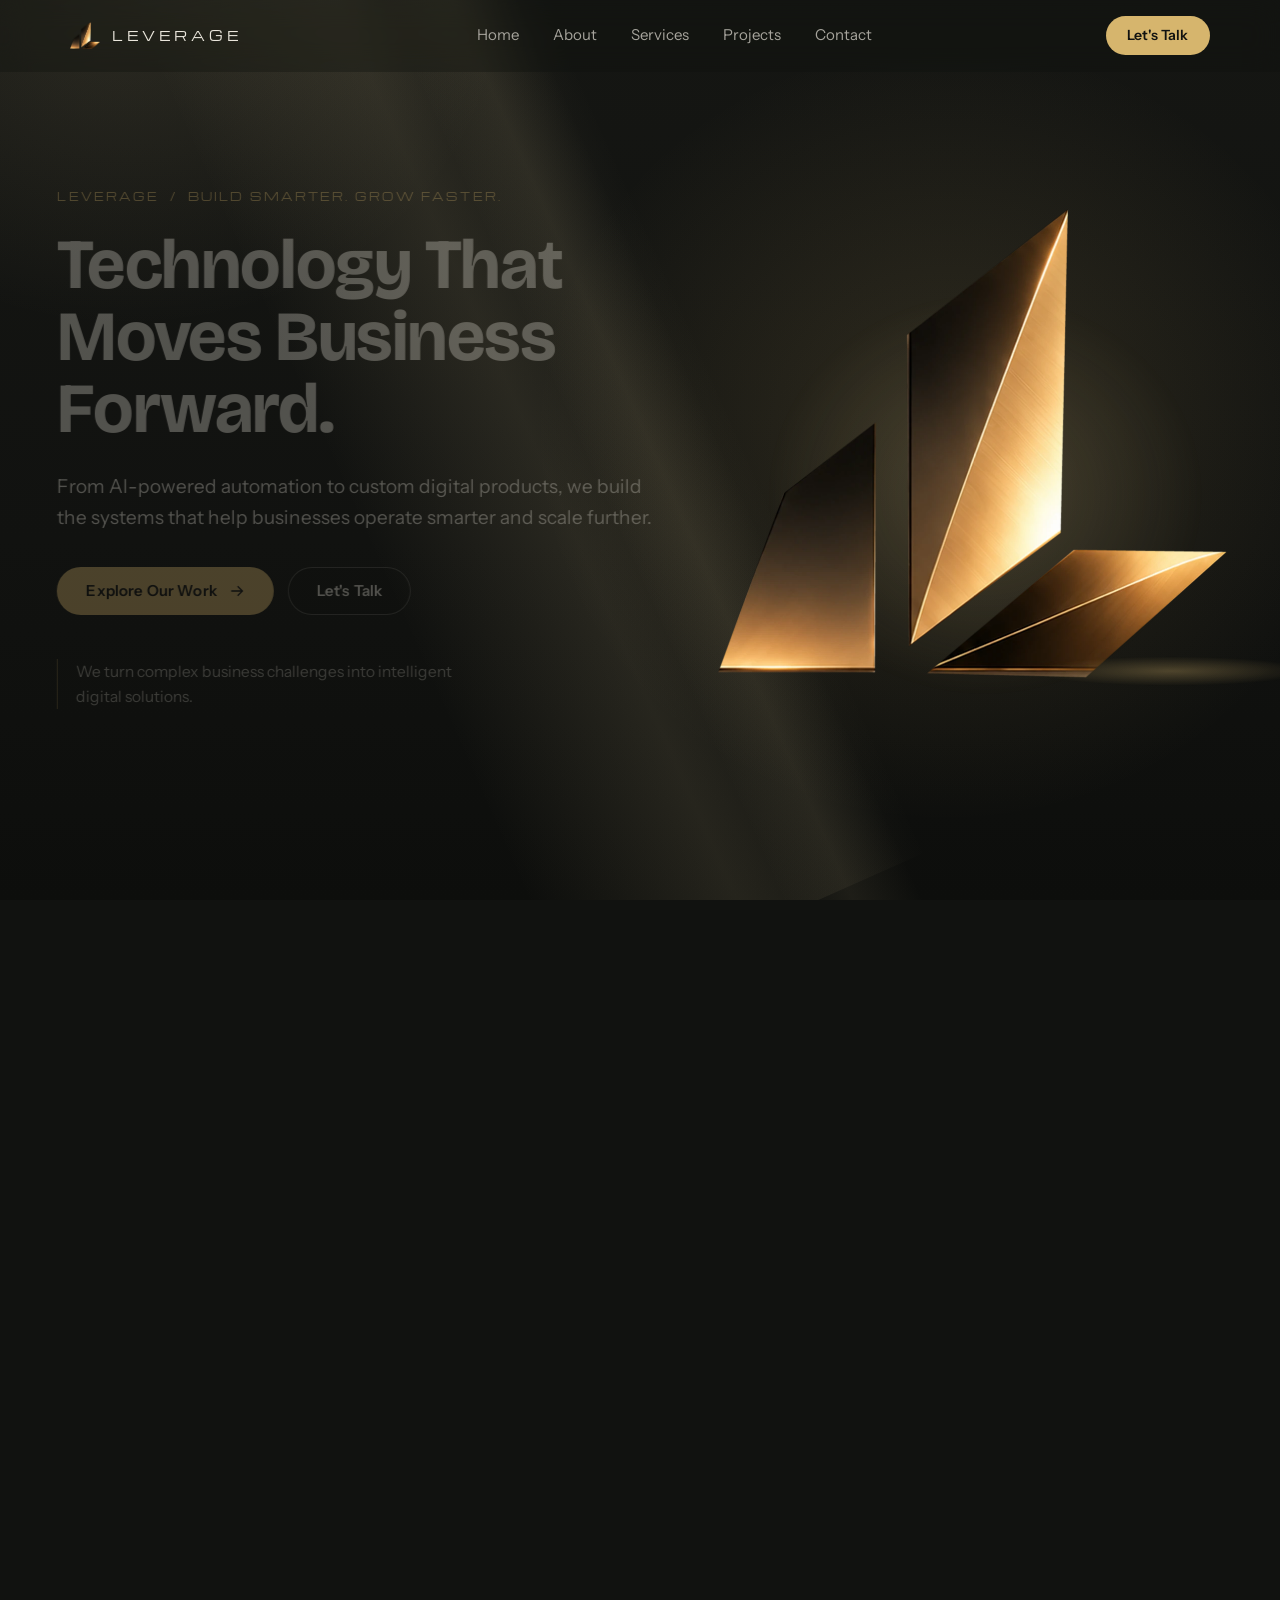
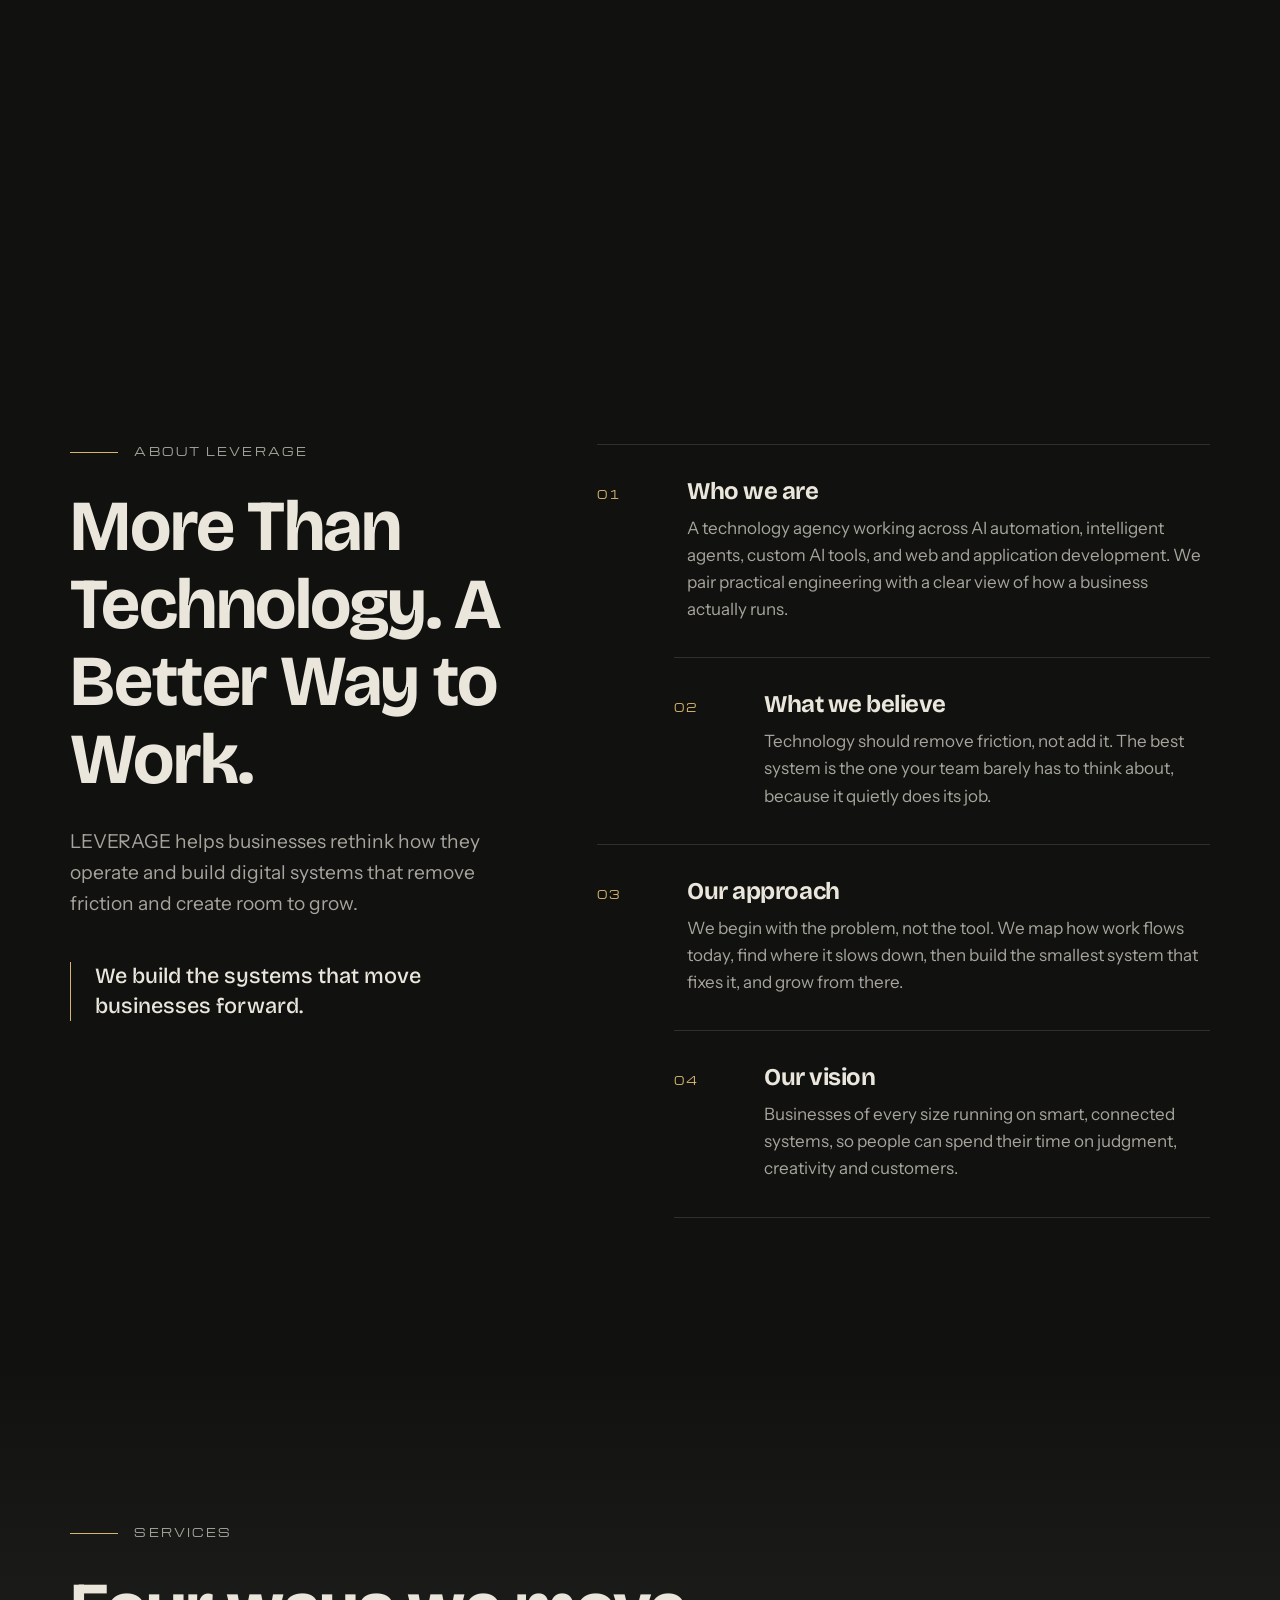
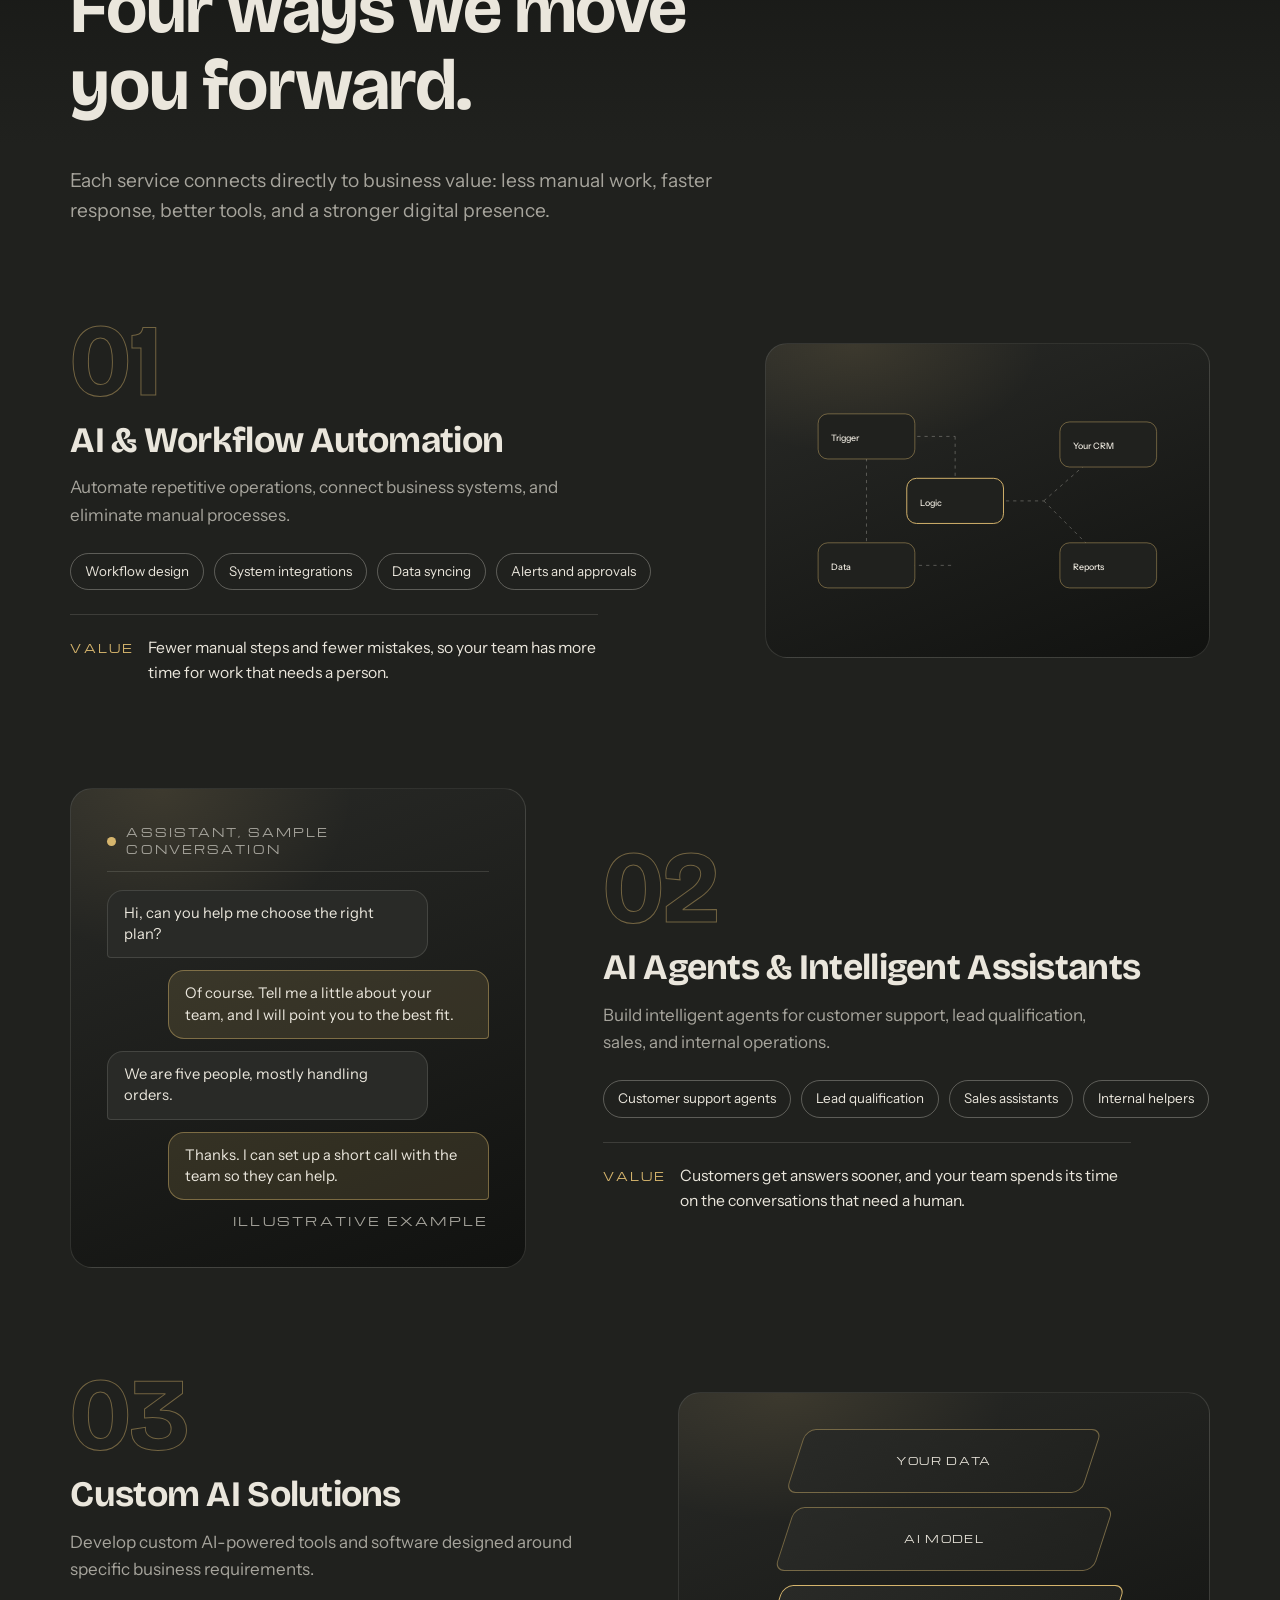
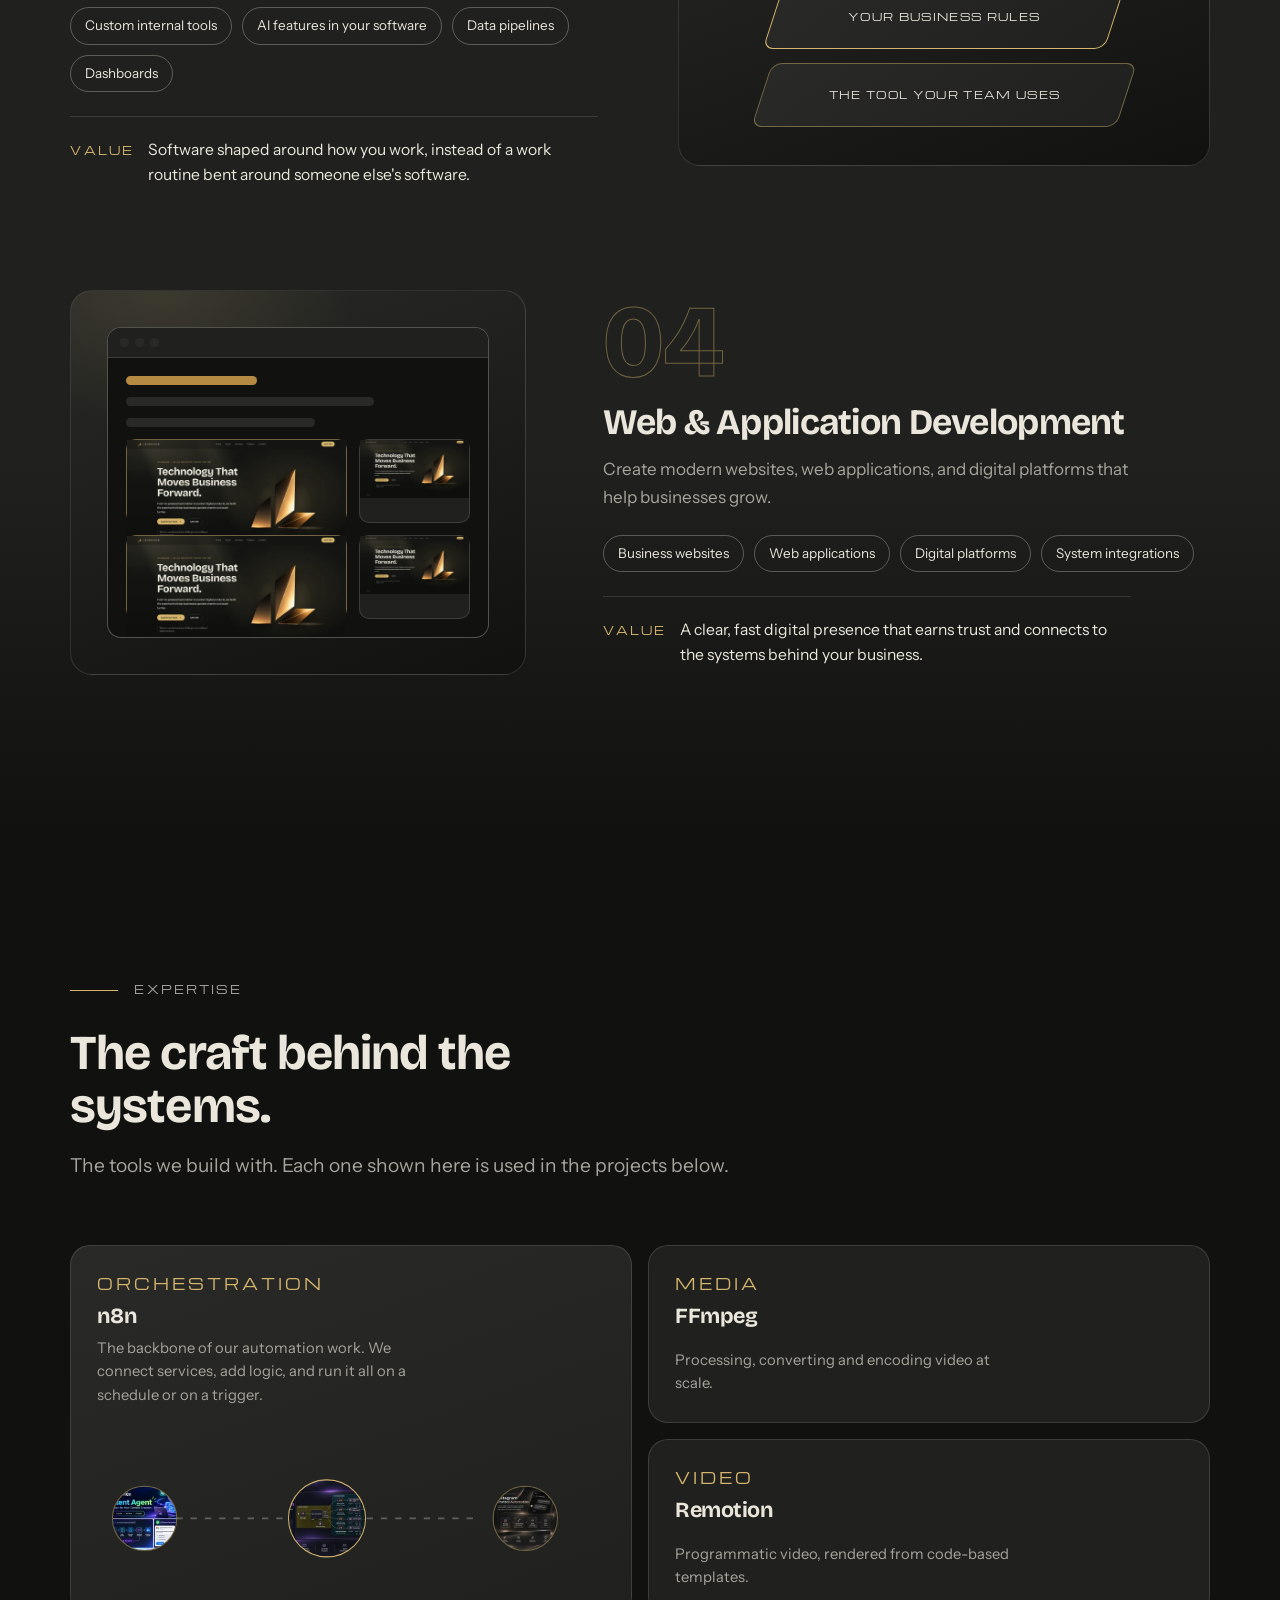
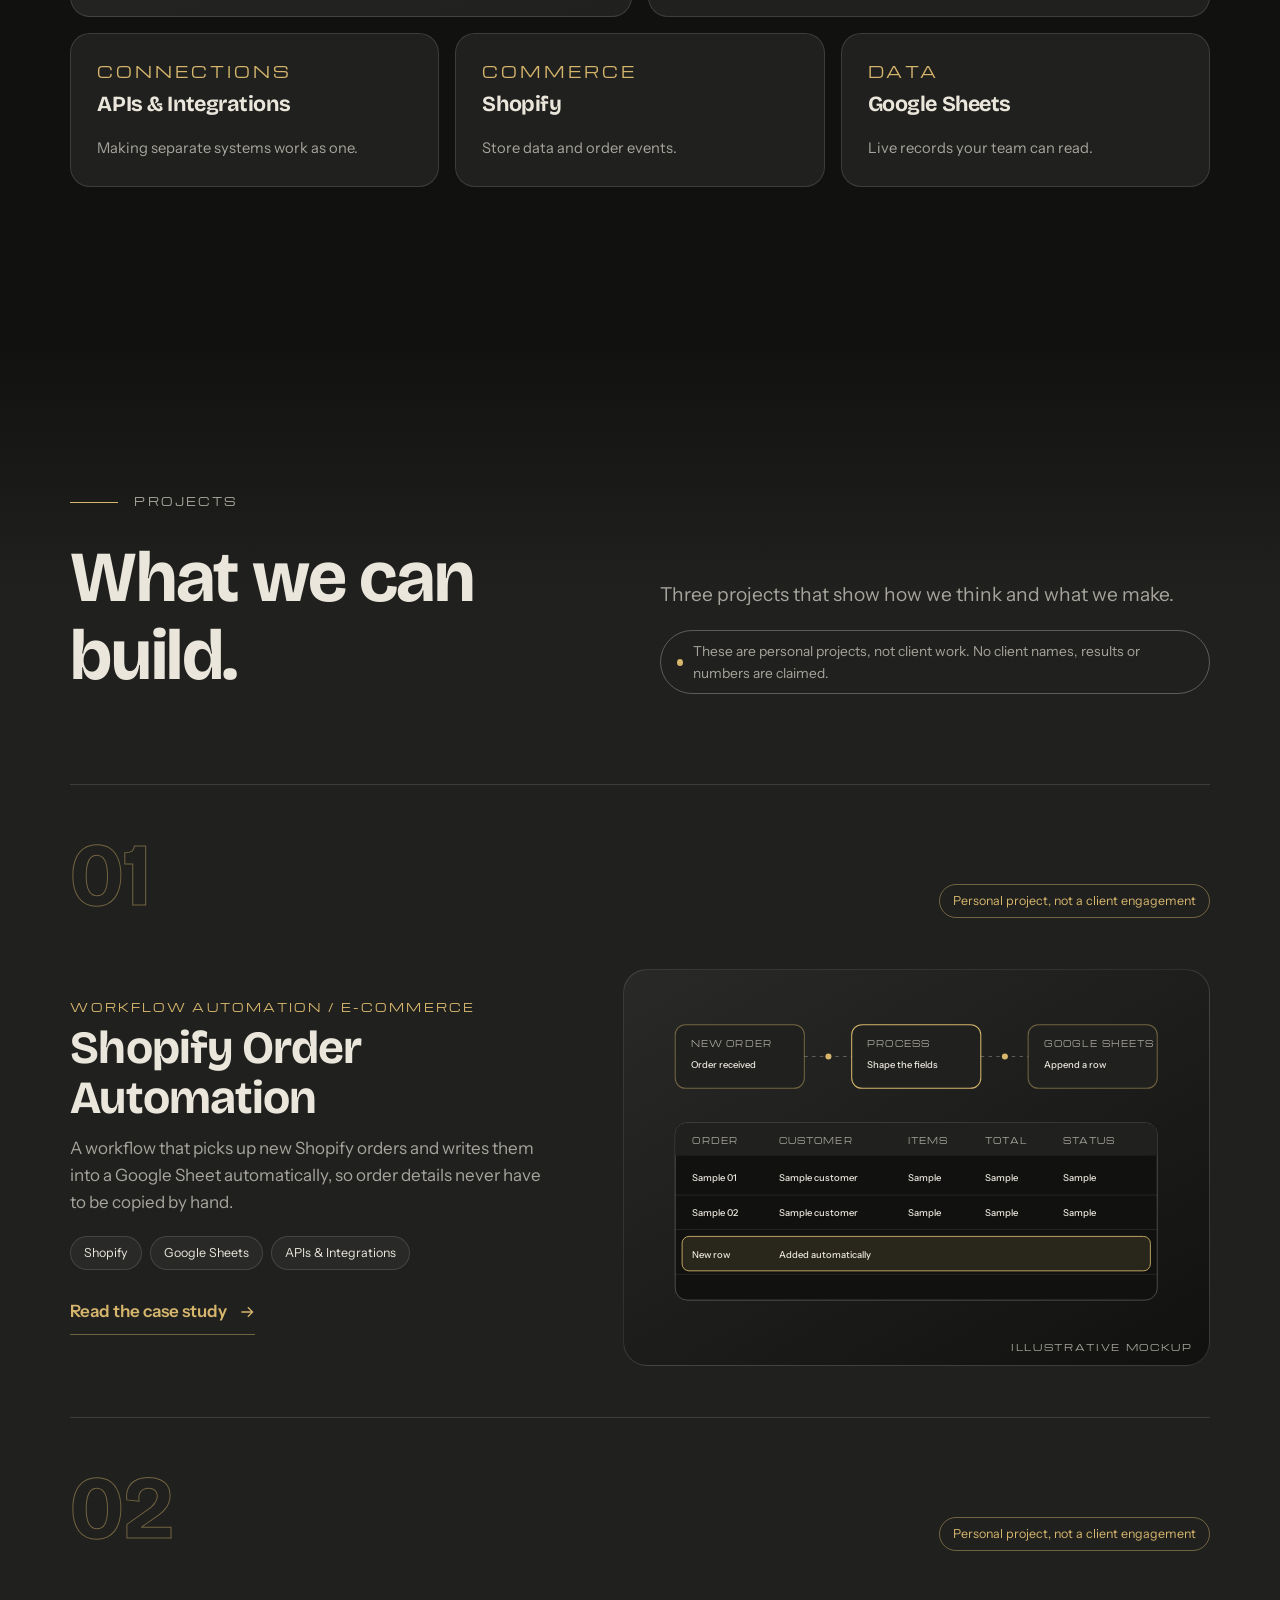
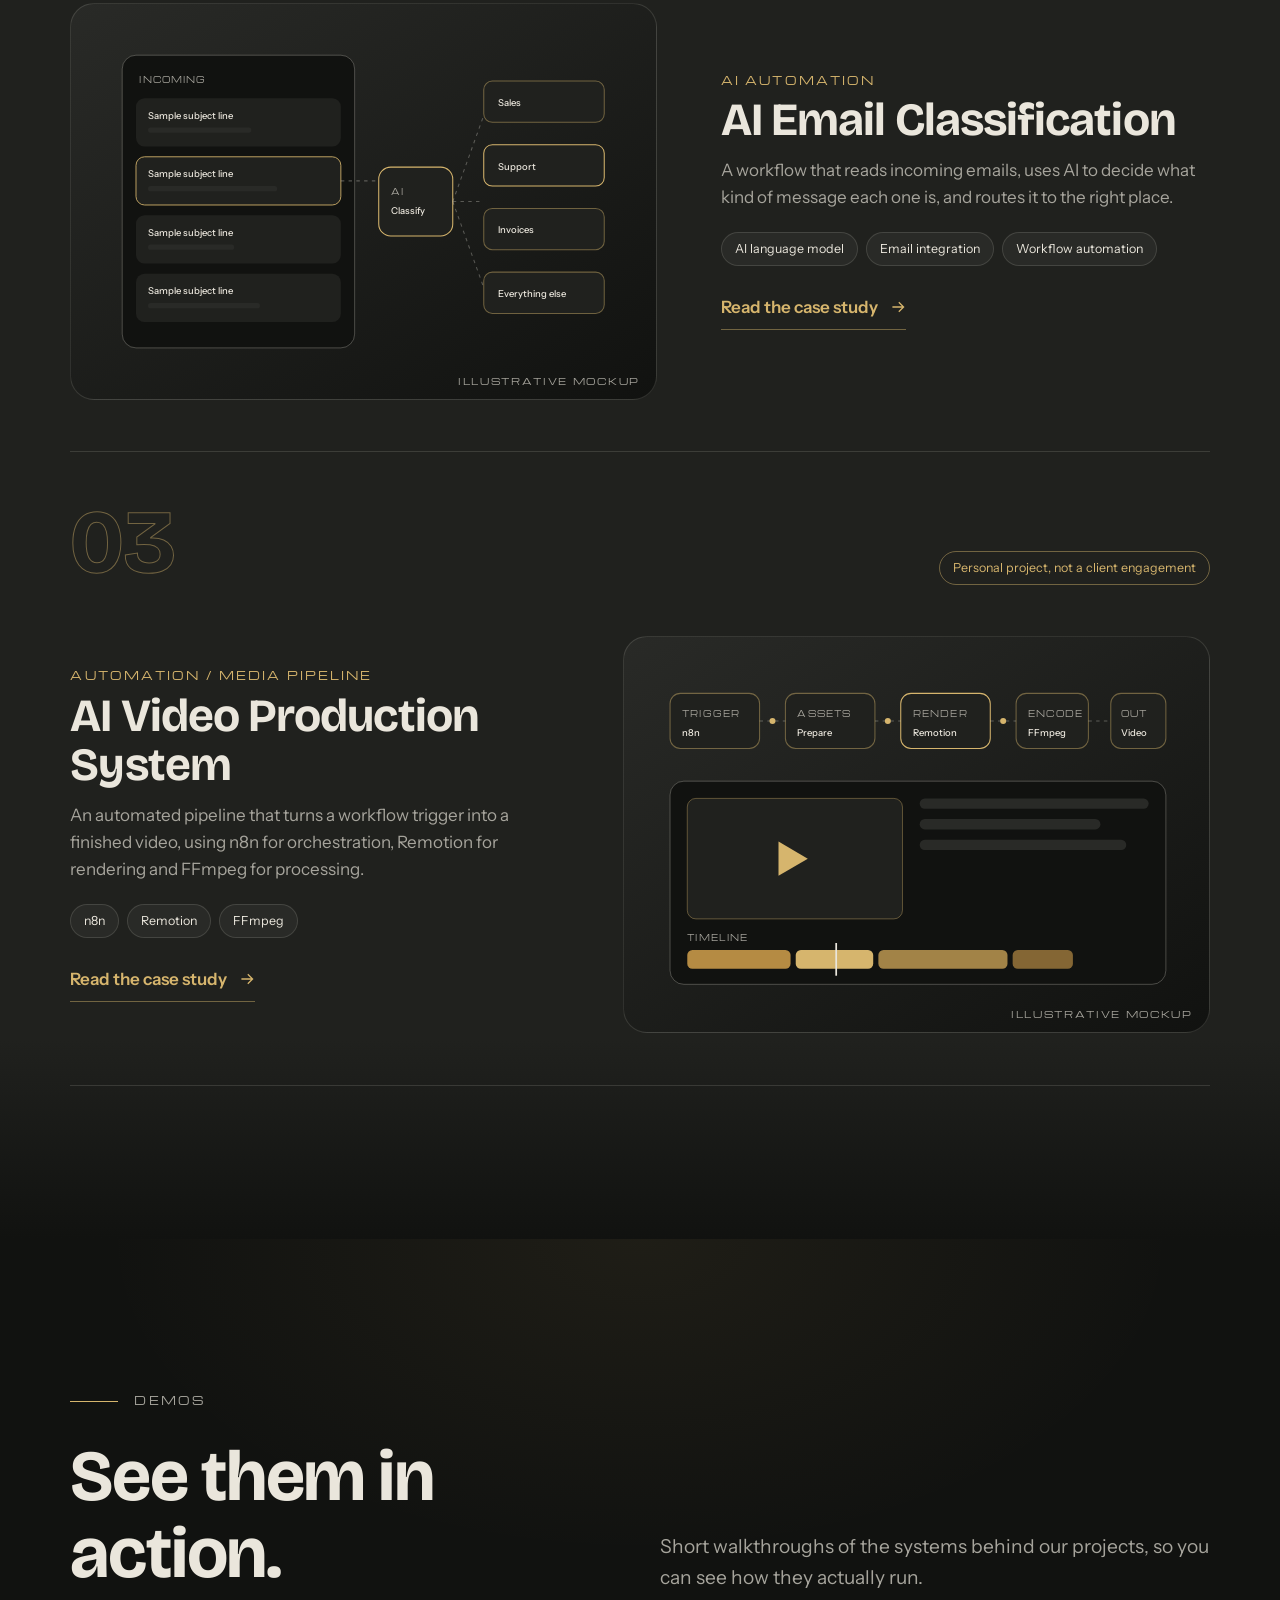
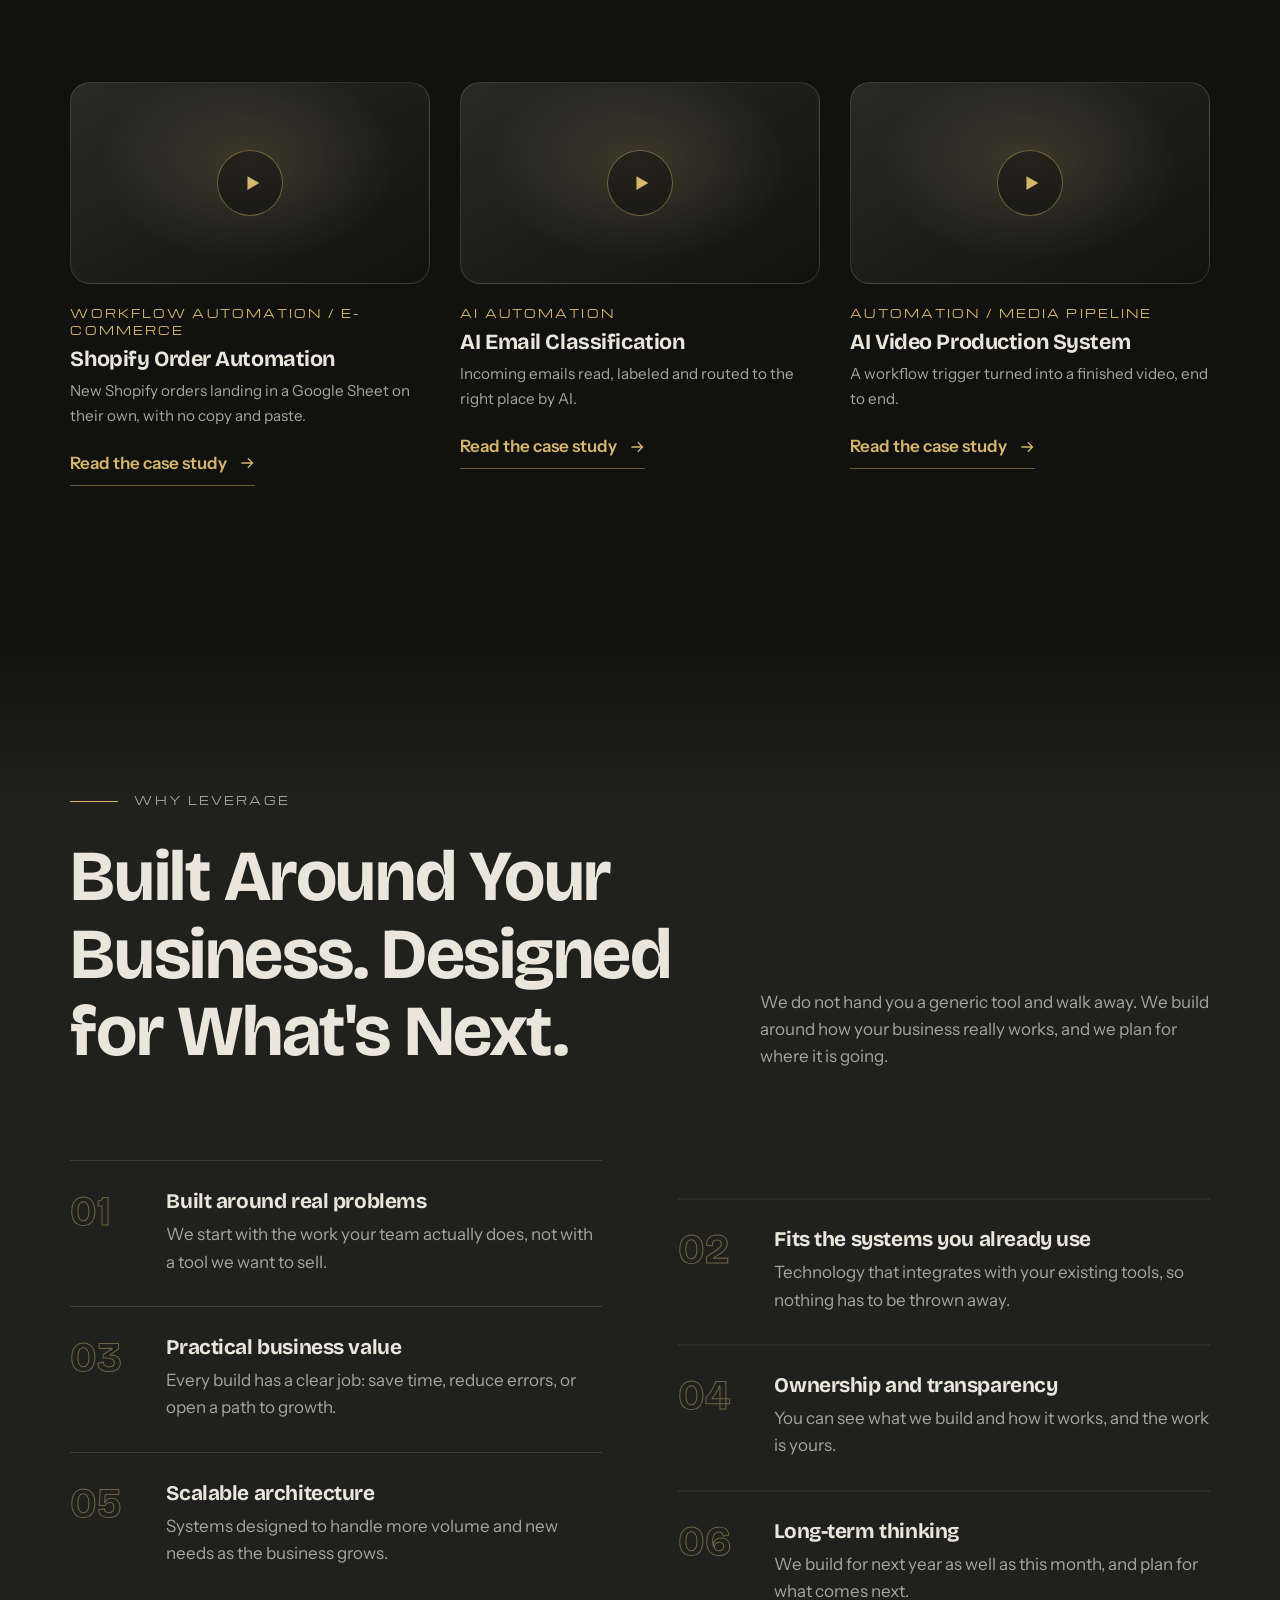
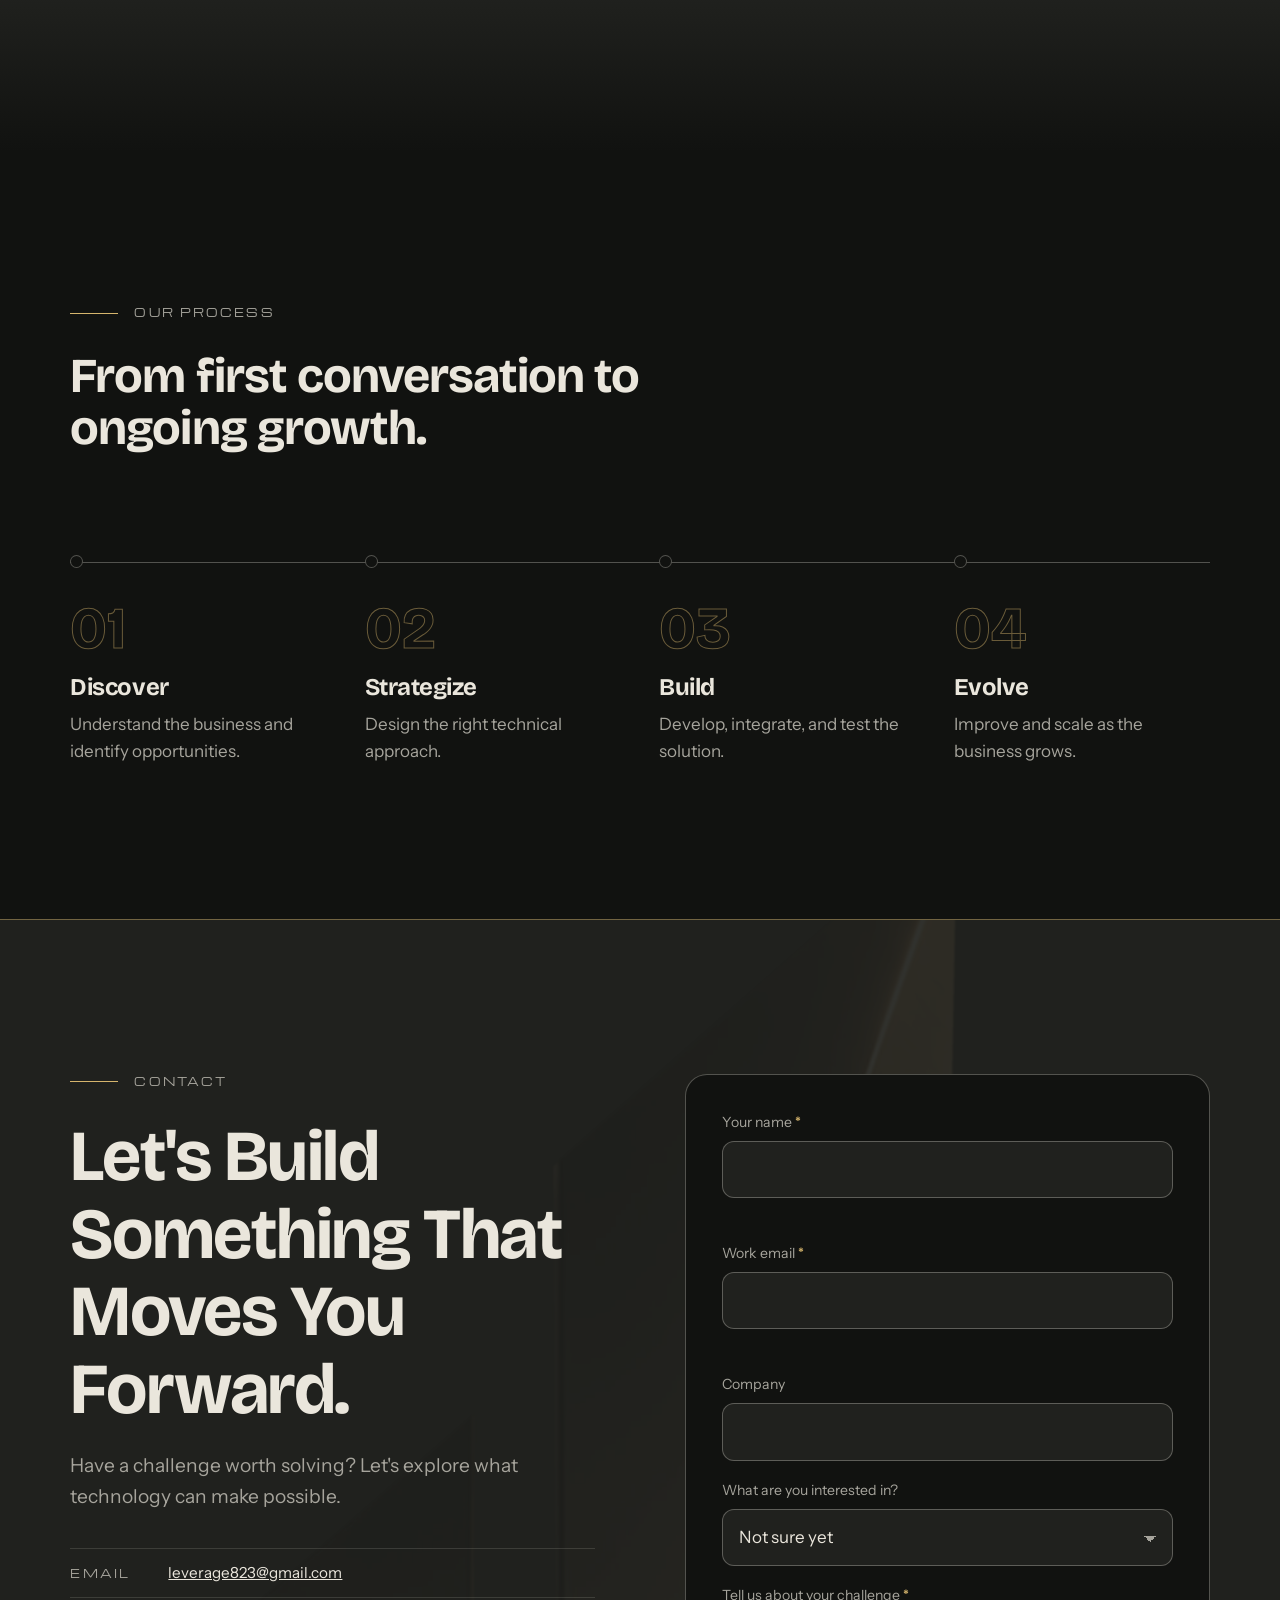
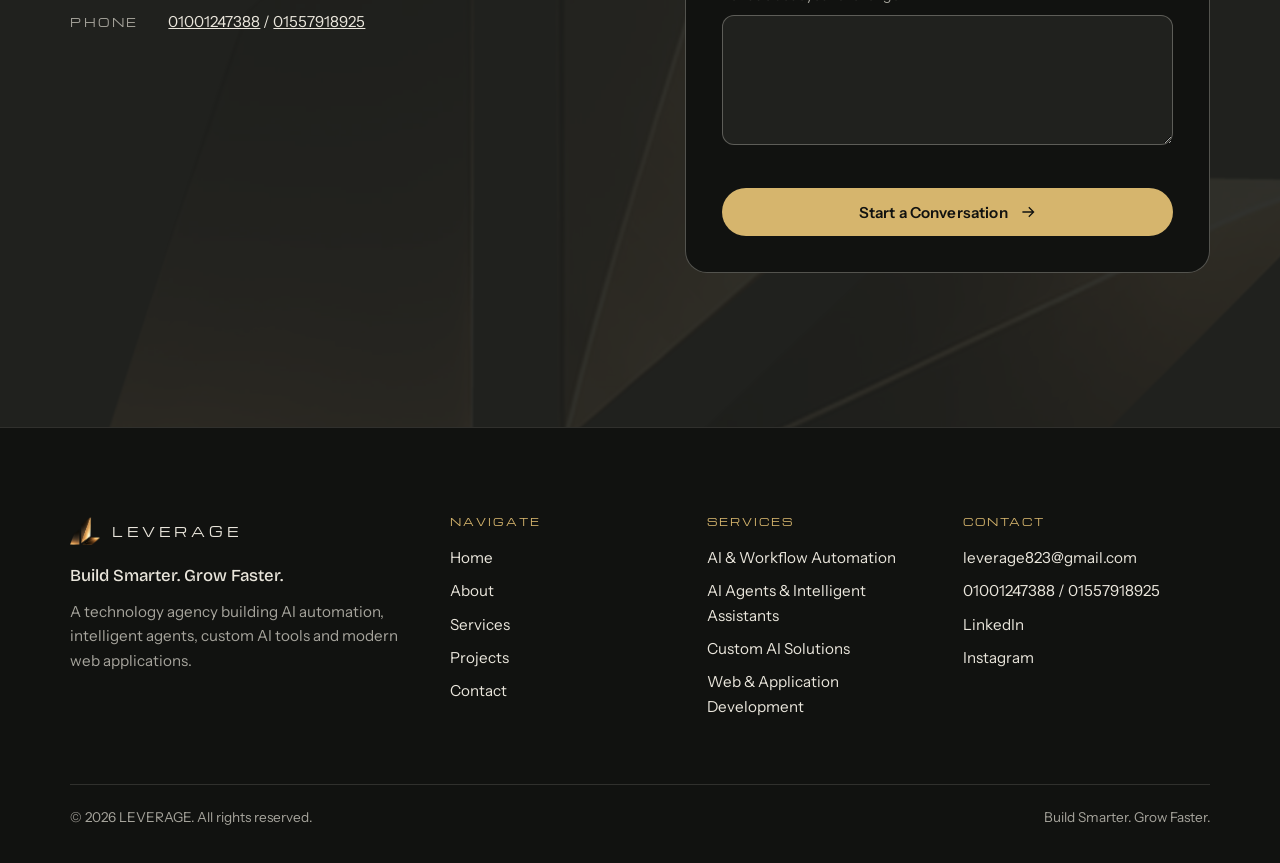
==== index.html @ ee462a0f "Add files via upload" ====
<!doctype html>
<html lang="en">

<head>
  <meta charset="utf-8">
  <meta name="viewport" content="width=device-width,initial-scale=1">
  <title>LEVERAGE | Technology That Moves Business Forward</title>
  <meta name="description"
    content="LEVERAGE is a technology agency building AI automation, intelligent agents, custom AI tools and modern web applications. Build smarter. Grow faster.">
  <meta name="theme-color" content="#111210">
  <!-- DEPLOY STEP: replace YOUR-LIVE-ADDRESS in the canonical, og:url, og:image and JSON-LD below, and in sitemap.xml and robots.txt, then re-zip -->
  <link rel="canonical" href="https://YOUR-LIVE-ADDRESS/">
  <meta property="og:title" content="LEVERAGE | Technology That Moves Business Forward">
  <meta property="og:description"
    content="LEVERAGE is a technology agency building AI automation, intelligent agents, custom AI tools and modern web applications. Build smarter. Grow faster.">
  <meta property="og:type" content="website">
  <meta property="og:url" content="https://YOUR-LIVE-ADDRESS/">
  <meta property="og:image" content="https://YOUR-LIVE-ADDRESS/assets/og.jpg">
  <meta name="twitter:card" content="summary_large_image">
  <link rel="icon"
    href="data:image/svg+xml,%3Csvg xmlns='http://www.w3.org/2000/svg' viewBox='0 0 520 470'%3E%3Crect width='520' height='470' fill='%23111210'/%3E%3Cpolygon points='10,462 75,290 167,217 167,462' fill='%23B58B43'/%3E%3Cpolygon points='202,120 360,5 360,327 205,435' fill='%23D6B56D'/%3E%3Cpolygon points='218,462 275,342 518,342 230,462' fill='%23C79F55'/%3E%3C/svg%3E">
  <link rel="preconnect" href="https://fonts.googleapis.com">
  <link rel="preconnect" href="https://fonts.gstatic.com" crossorigin>
  <link
    href="https://fonts.googleapis.com/css2?family=Bricolage+Grotesque:wght@500;700&family=Instrument+Sans:wght@400;500;600&family=Michroma&display=swap"
    rel="stylesheet">
  <link rel="stylesheet" href="assets/css/site.css">
  <script
    type="application/ld+json">{"@context":"https://schema.org","@type":"Organization","name":"LEVERAGE","slogan":"Build Smarter. Grow Faster.","description":"A technology agency building AI automation, intelligent agents, custom AI tools and modern web applications.","url":"https://YOUR-LIVE-ADDRESS/"}</script>
</head>

<body>
  <a class="skip" href="#main">Skip to content</a>
  <div class="env" aria-hidden="true"></div>
  <header class="nav">
    <a class="brand" href="#top" aria-label="LEVERAGE home"><img src="assets/img/mark.webp" alt="" width="30"
        height="28" decoding="async"><span>LEVERAGE</span></a>
    <nav aria-label="Main">
      <div class="nav-links" id="nav-links">
        <a href="#top">Home</a>
        <a href="#about">About</a>
        <a href="#services">Services</a>
        <a href="#projects">Projects</a>
        <a href="#contact">Contact</a>
      </div>
    </nav>
    <div class="nav-cta">
      <a class="btn btn-gold sm" href="#contact">Let's Talk</a>
      <button class="menu-btn" aria-expanded="false" aria-controls="nav-links"
        aria-label="Menu"><span></span><span></span></button>
    </div>
  </header>
  <main id="main" tabindex="-1">

    <div class="hero-track" id="heroTrack">
    <header class="hero" id="top">
      <div class="hero-bg" aria-hidden="true">
        <div class="beam"></div>
        <div class="beam b"></div>
      </div>
      <div class="hero-grid">
        <div class="hero-copy">
          <p class="label">LEVERAGE &nbsp;/&nbsp; Build Smarter. Grow Faster.</p>
          <h1>Technology That Moves Business Forward.</h1>
          <p class="lede">From AI-powered automation to custom digital products, we build the systems that help
            businesses operate smarter and scale further.</p>
          <div class="row"><a class="btn btn-gold" href="#projects">Explore Our Work <svg viewBox="0 0 20 20"
                fill="none" stroke="currentColor" stroke-width="1.6" aria-hidden="true">
                <path d="M3 10h13M11 4l6 6-6 6" />
              </svg></a><a class="btn btn-ghost" href="#contact">Let's Talk</a></div>
          <p class="alt">We turn complex business challenges into intelligent digital solutions.</p>
        </div>
        <div class="hero-art" aria-hidden="true">
          <div class="assembly" id="assembly">
            <div class="flash"></div>
            <img class="pc p1" src="assets/img/shard-1.webp" alt="" width="1008" height="930" decoding="async">
            <img class="pc p2" src="assets/img/shard-2.webp" alt="" width="1008" height="930" decoding="async">
            <img class="pc p3" src="assets/img/shard-3.webp" alt="" width="1008" height="930" decoding="async">
            <div class="sheen"></div>
            <div class="floor"></div>
          </div>
        </div>
      </div>
      <div class="dive" aria-hidden="true"><div class="dive-glow"></div><div class="dive-bits" id="diveBits"></div></div>
      <div class="cue label" aria-hidden="true"><i></i>Scroll</div>
    </header>
    </div>

    <section class="sec" id="about" aria-labelledby="about-h">
      <div class="wrap about-grid">
        <div class="about-left">
          <p class="eyebrow label reveal">About LEVERAGE</p>
          <h2 id="about-h" class="h-xl reveal d1">More Than Technology. A Better Way to Work.</h2>
          <p class="lede reveal d2">LEVERAGE helps businesses rethink how they operate and build digital systems that
            remove friction and create room to grow.</p>
          <p class="pull reveal d3">We build the systems that move businesses forward.</p>
        </div>
        <div class="about-right">
          <div class="abt reveal"><span class="label">01</span>
            <div>
              <h3>Who we are</h3>
              <p>A technology agency working across AI automation, intelligent agents, custom AI tools, and web and
                application development. We pair practical engineering with a clear view of how a business actually
                runs.</p>
            </div>
          </div>
          <div class="abt reveal"><span class="label">02</span>
            <div>
              <h3>What we believe</h3>
              <p>Technology should remove friction, not add it. The best system is the one your team barely has to think
                about, because it quietly does its job.</p>
            </div>
          </div>
          <div class="abt reveal"><span class="label">03</span>
            <div>
              <h3>Our approach</h3>
              <p>We begin with the problem, not the tool. We map how work flows today, find where it slows down, then
                build the smallest system that fixes it, and grow from there.</p>
            </div>
          </div>
          <div class="abt reveal"><span class="label">04</span>
            <div>
              <h3>Our vision</h3>
              <p>Businesses of every size running on smart, connected systems, so people can spend their time on
                judgment, creativity and customers.</p>
            </div>
          </div>
        </div>
      </div>
    </section>

    <section class="sec services" id="services" aria-labelledby="svc-h">
      <div class="wrap">
        <div class="svc-head">
          <div>
            <p class="eyebrow label reveal">Services</p>
            <h2 id="svc-h" class="h-xl reveal d1">Four ways we move you forward.</h2>
          </div>
          <p class="lede reveal d2">Each service connects directly to business value: less manual work, faster response,
            better tools, and a stronger digital presence.</p>
        </div>
        <div class="svc">

          <div class="svc-row wide reveal">
            <div class="svc-text">
              <div class="svc-num" aria-hidden="true">01</div>
              <h3>AI &amp; Workflow Automation</h3>
              <p>Automate repetitive operations, connect business systems, and eliminate manual processes.</p>
              <ul class="caps">
                <li>Workflow design</li>
                <li>System integrations</li>
                <li>Data syncing</li>
                <li>Alerts and approvals</li>
              </ul>
              <div class="value"><span class="label">Value</span>
                <p>Fewer manual steps and fewer mistakes, so your team has more time for work that needs a person.</p>
              </div>
            </div>
            <div class="viz"><svg viewBox="0 0 460 300" role="img"
                aria-label="Illustration of connected systems in an automated workflow">
                <path class="edge"
                  d="M80 70H190M190 70L190 150M190 150H300M300 150L380 80M300 150L380 230M80 70L80 230H190" />
                <g class="vt">
                  <rect x="20" y="42" width="120" height="56" rx="12" class="node" /><text x="36" y="76">Trigger</text>
                  <rect x="130" y="122" width="120" height="56" rx="12" class="node hot pulse" /><text x="146"
                    y="156">Logic</text>
                  <rect x="320" y="52" width="120" height="56" rx="12" class="node" /><text x="336" y="86">Your
                    CRM</text>
                  <rect x="320" y="202" width="120" height="56" rx="12" class="node" /><text x="336"
                    y="236">Reports</text>
                  <rect x="20" y="202" width="120" height="56" rx="12" class="node pulse p2" /><text x="36"
                    y="236">Data</text>
                </g>
              </svg></div>
          </div>

          <div class="svc-row narrow flip reveal">
            <div class="svc-text">
              <div class="svc-num" aria-hidden="true">02</div>
              <h3>AI Agents &amp; Intelligent Assistants</h3>
              <p>Build intelligent agents for customer support, lead qualification, sales, and internal operations.</p>
              <ul class="caps">
                <li>Customer support agents</li>
                <li>Lead qualification</li>
                <li>Sales assistants</li>
                <li>Internal helpers</li>
              </ul>
              <div class="value"><span class="label">Value</span>
                <p>Customers get answers sooner, and your team spends its time on the conversations that need a human.
                </p>
              </div>
            </div>
            <div class="viz">
              <div class="chat" role="img" aria-label="Illustration of a conversation with an AI assistant">
                <div class="bar"><span class="dot"></span><span class="label">Assistant, sample conversation</span>
                </div>
                <div class="bub u">Hi, can you help me choose the right plan?</div>
                <div class="bub a">Of course. Tell me a little about your team, and I will point you to the best fit.
                </div>
                <div class="bub u">We are five people, mostly handling orders.</div>
                <div class="bub a">Thanks. I can set up a short call with the team so they can help.</div>
                <span class="label tag">Illustrative example</span>
              </div>
            </div>
          </div>

          <div class="svc-row reveal">
            <div class="svc-text">
              <div class="svc-num" aria-hidden="true">03</div>
              <h3>Custom AI Solutions</h3>
              <p>Develop custom AI-powered tools and software designed around specific business requirements.</p>
              <ul class="caps">
                <li>Custom internal tools</li>
                <li>AI features in your software</li>
                <li>Data pipelines</li>
                <li>Dashboards</li>
              </ul>
              <div class="value"><span class="label">Value</span>
                <p>Software shaped around how you work, instead of a work routine bent around someone else's software.
                </p>
              </div>
            </div>
            <div class="viz">
              <div class="stack" role="img" aria-label="Illustration of layers in a custom AI tool">
                <div class="slab s-a"><span class="vt2">YOUR DATA</span></div>
                <div class="slab s-b"><span class="vt2">AI MODEL</span></div>
                <div class="slab s-c"><span class="vt2">YOUR BUSINESS RULES</span></div>
                <div class="slab s-d"><span class="vt2">THE TOOL YOUR TEAM USES</span></div>
              </div>
            </div>
          </div>

          <div class="svc-row narrow flip reveal">
            <div class="svc-text">
              <div class="svc-num" aria-hidden="true">04</div>
              <h3>Web &amp; Application Development</h3>
              <p>Create modern websites, web applications, and digital platforms that help businesses grow.</p>
              <ul class="caps">
                <li>Business websites</li>
                <li>Web applications</li>
                <li>Digital platforms</li>
                <li>System integrations</li>
              </ul>
              <div class="value"><span class="label">Value</span>
                <p>A clear, fast digital presence that earns trust and connects to the systems behind your business.</p>
              </div>
            </div>
            <div class="viz">
              <div class="browser" role="img" aria-label="Illustration of a website layout">
                <div class="top"><i></i><i></i><i></i></div>
                <div class="pg">
                  <div class="ln g"></div>
                  <div class="ln" style="width:72%"></div>
                  <div class="ln" style="width:55%"></div>
                  <div class="blk">
                    <div>
                          <img src="assets/img/test.webp" alt="" loading="lazy" decoding="async">
                    </div>
                    <div>
                          <img src="assets/img/test.webp" alt="" loading="lazy" decoding="async">

                    </div>
                  </div>
                  <div class="blk">
                    <div>                          <img src="assets/img/test.webp" alt="" loading="lazy" decoding="async"> </div>
                    <div>                          <img src="assets/img/test.webp" alt="" loading="lazy" decoding="async"> </div>
                  </div>
                </div>
              </div>
            </div>
          </div>

        </div>
      </div>
    </section>

    <section class="sec" id="expertise" aria-labelledby="exp-h">
      <div class="wrap">
        <p class="eyebrow label reveal">Expertise</p>
        <h2 id="exp-h" class="h-lg reveal d1" style="max-width:18ch">The craft behind the systems.</h2>
        <p class="lede reveal d2" style="margin-top:18px">The tools we build with. Each one shown here is used in the
          projects below.</p>
        <div class="bento reveal">
          <div class="tile t-n8n">
            <div>
              <p class="label">Orchestration</p>
              <h3 style="margin-top:10px">n8n</h3>
              <p style="margin-top:8px">The backbone of our automation work. We connect services, add logic, and run it
                all on a schedule or on a trigger.</p>
            </div>
<svg class="mini" viewBox="0 0 320 90" role="group" aria-label="Project examples">
  <defs>
    <clipPath id="clip-1"><circle cx="30"  cy="45" r="20" /></clipPath>
    <clipPath id="clip-2"><circle cx="145" cy="45" r="24" /></clipPath>
    <clipPath id="clip-3"><circle cx="270" cy="45" r="20" /></clipPath>
  </defs>

  <path class="edge" d="M50 45H120M170 45H240" />

  <!-- الدايرة 1 -->
  <a href="YOUR-LINK-1" target="_blank" rel="noopener" aria-label="AI Content Agent Workflow on GitHub" style="cursor:pointer">
    <circle cx="30" cy="45" r="20" class="node" />
    <image href="assets/img/tile-content.webp" x="10" y="25" width="40" height="40"
           clip-path="url(#clip-1)" preserveAspectRatio="xMidYMid slice" />
  </a>

  <!-- الدايرة 2 -->
  <a href="YOUR-LINK-2" target="_blank" rel="noopener" aria-label="AI Email Classification Workflow on GitHub" style="cursor:pointer">
    <circle cx="145" cy="45" r="24" class="node hot pulse" />
    <image href="assets/img/tile-email.webp" x="121" y="21" width="48" height="48"
           clip-path="url(#clip-2)" preserveAspectRatio="xMidYMid slice" />
  </a>

  <!-- الدايرة 3 -->
  <a href="YOUR-LINK-3" target="_blank" rel="noopener" aria-label="Instagram Chatbot Automation on GitHub" style="cursor:pointer">
    <circle cx="270" cy="45" r="20" class="node" />
    <image href="assets/img/tile-instagram.webp" x="250" y="25" width="40" height="40"
           clip-path="url(#clip-3)" preserveAspectRatio="xMidYMid slice" />
  </a>
</svg>
          </div>
          <div class="tile t-ff">
            <div>
              <p class="label">Media</p>
              <h3 style="margin-top:10px">FFmpeg</h3>
            </div>
            <p>Processing, converting and encoding video at scale.</p>
          </div>
          <div class="tile t-rem">
            <div>
              <p class="label">Video</p>
              <h3 style="margin-top:10px">Remotion</h3>
            </div>
            <p>Programmatic video, rendered from code-based templates.</p>
          </div>
          <div class="tile t-api">
            <div>
              <p class="label">Connections</p>
              <h3 style="margin-top:10px">APIs &amp; Integrations</h3>
            </div>
            <p>Making separate systems work as one.</p>
          </div>
          <div class="tile t-shop">
            <div>
              <p class="label">Commerce</p>
              <h3 style="margin-top:10px">Shopify</h3>
            </div>
            <p>Store data and order events.</p>
          </div>
          <div class="tile t-sheet">
            <div>
              <p class="label">Data</p>
              <h3 style="margin-top:10px">Google Sheets</h3>
            </div>
            <p>Live records your team can read.</p>
          </div>
          <div class="tile dim t-api">
            <div>
              <p class="label">AI</p>
              <h3 style="margin-top:10px">OpenAI</h3>
            </div>
            <p>Language and reasoning models.</p>
          </div>
          <div class="tile dim t-api">
            <div>
              <p class="label">Code</p>
              <h3 style="margin-top:10px">Python</h3>
            </div>
            <p>Scripts, data work and glue code.</p>
          </div>
          <div class="tile dim t-api">
            <div>
              <p class="label">Backend</p>
              <h3 style="margin-top:10px">Supabase</h3>
            </div>
            <p>Database and authentication.</p>
          </div>
          <div class="tile dim t-api">
            <div>
              <p class="label">Frontend</p>
              <h3 style="margin-top:10px">React</h3>
            </div>
            <p>Interactive interfaces.</p>
          </div>
          <div class="tile dim t-api">
            <div>
              <p class="label">Frontend</p>
              <h3 style="margin-top:10px">Next.js</h3>
            </div>
            <p>Fast, full-stack web apps.</p>
          </div>
        </div>
      </div>
    </section>

    <section class="sec projects" id="projects" aria-labelledby="proj-h">
      <div class="wrap">
        <div class="proj-intro">
          <div>
            <p class="eyebrow label reveal">Projects</p>
            <h2 id="proj-h" class="h-xl reveal d1">What we can build.</h2>
          </div>
          <div class="reveal d2">
            <p class="lede">Three projects that show how we think and what we make.</p>
            <p class="note">These are personal projects, not client work. No client names, results or numbers are
              claimed.</p>
          </div>
        </div>
        <article class="proj reveal">
          <div class="proj-top"><span class="proj-num" aria-hidden="true">01</span><span class="badge">Personal project,
              not a client engagement</span></div>
          <div class="proj-body">
            <div class="proj-text">
              <p class="label gold">Workflow Automation / E-commerce</p>
              <h3>Shopify Order Automation</h3>
              <p class="desc">A workflow that picks up new Shopify orders and writes them into a Google Sheet
                automatically, so order details never have to be copied by hand.</p>
              <ul class="chips">
                <li>Shopify</li>
                <li>Google Sheets</li>
                <li>APIs & Integrations</li>
              </ul>
              <a class="link-arrow" href="projects/shopify-order-automation.html">Read the case study <svg
                  viewBox="0 0 20 20" fill="none" stroke="currentColor" stroke-width="1.6" aria-hidden="true">
                  <path d="M3 10h13M11 4l6 6-6 6" />
                </svg></a>
            </div>
            <div class="proj-vis"><svg viewBox="0 0 600 380" role="img"
                aria-label="Illustrative mockup: a new order flows from the store into a spreadsheet row">
                <rect x="20" y="24" width="150" height="74" rx="12" class="node" /><text x="38" y="50" class="vt2">NEW
                  ORDER</text><text x="38" y="74" class="vt">Order received</text>
                <rect x="225" y="24" width="150" height="74" rx="12" class="node hot" /><text x="243" y="50"
                  class="vt2">PROCESS</text><text x="243" y="74" class="vt">Shape the fields</text>
                <rect x="430" y="24" width="150" height="74" rx="12" class="node" /><text x="448" y="50"
                  class="vt2">GOOGLE SHEETS</text><text x="448" y="74" class="vt">Append a row</text>
                <path class="edge" d="M170 61H225M375 61H430" />
                <circle cx="198" cy="61" r="3.5" fill="#D6B56D" class="pulse" />
                <circle cx="403" cy="61" r="3.5" fill="#D6B56D" class="pulse p2" />
                <g transform="translate(20 138)">
                  <rect width="560" height="206" rx="14" fill="#111210" stroke="rgba(234,230,220,.3)" />
                  <rect width="560" height="38" rx="14" fill="#20211E" />
                  <rect y="24" width="560" height="14" fill="#20211E" />
                  <text x="20" y="25" class="vt2">ORDER</text><text x="120" y="25" class="vt2">CUSTOMER</text><text
                    x="270" y="25" class="vt2">ITEMS</text><text x="360" y="25" class="vt2">TOTAL</text><text x="450"
                    y="25" class="vt2">STATUS</text>
                  <g class="vt" fill="#EAE6DC">
                    <text x="20" y="68">Sample 01</text><text x="120" y="68">Sample customer</text><text x="270"
                      y="68">Sample</text><text x="360" y="68">Sample</text><text x="450" y="68">Sample</text>
                    <text x="20" y="108">Sample 02</text><text x="120" y="108">Sample customer</text><text x="270"
                      y="108">Sample</text><text x="360" y="108">Sample</text><text x="450" y="108">Sample</text>
                  </g>
                  <rect x="8" y="132" width="544" height="40" rx="8" fill="rgba(214,181,109,.12)" stroke="#D6B56D"
                    class="pulse" />
                  <g class="vt" fill="#EAE6DC"><text x="20" y="157">New row</text><text x="120" y="157">Added
                      automatically</text></g>
                  <path d="M0 84H560M0 124H560M0 176H560" stroke="rgba(234,230,220,.1)" />
                </g>
              </svg></div>
          </div>
        </article>
        <article class="proj alt reveal">
          <div class="proj-top"><span class="proj-num" aria-hidden="true">02</span><span class="badge">Personal project,
              not a client engagement</span></div>
          <div class="proj-body">
            <div class="proj-text">
              <p class="label gold">AI Automation</p>
              <h3>AI Email Classification</h3>
              <p class="desc">A workflow that reads incoming emails, uses AI to decide what kind of message each one is,
                and routes it to the right place.</p>
              <ul class="chips">
                <li>AI language model</li>
                <li>Email integration</li>
                <li>Workflow automation</li>
              </ul>
              <a class="link-arrow" href="projects/ai-email-classification.html">Read the case study <svg
                  viewBox="0 0 20 20" fill="none" stroke="currentColor" stroke-width="1.6" aria-hidden="true">
                  <path d="M3 10h13M11 4l6 6-6 6" />
                </svg></a>
            </div>
            <div class="proj-vis"><svg viewBox="0 0 600 380" role="img"
                aria-label="Illustrative mockup: incoming emails are classified and routed to the right place">
                <rect x="20" y="20" width="270" height="340" rx="16" fill="#111210" stroke="rgba(234,230,220,.3)" />
                <text x="40" y="52" class="vt2">INCOMING</text>
                <g class="vt" fill="#EAE6DC">
                  <rect x="36" y="70" width="238" height="56" rx="10" fill="#20211E" /><text x="50" y="94">Sample
                    subject line</text>
                  <rect x="50" y="104" width="120" height="6" rx="3" fill="#292A27" />
                  <rect x="36" y="138" width="238" height="56" rx="10" fill="#20211E" stroke="#D6B56D" /><text x="50"
                    y="162">Sample subject line</text>
                  <rect x="50" y="172" width="150" height="6" rx="3" fill="#292A27" />
                  <rect x="36" y="206" width="238" height="56" rx="10" fill="#20211E" /><text x="50" y="230">Sample
                    subject line</text>
                  <rect x="50" y="240" width="100" height="6" rx="3" fill="#292A27" />
                  <rect x="36" y="274" width="238" height="56" rx="10" fill="#20211E" /><text x="50" y="298">Sample
                    subject line</text>
                  <rect x="50" y="308" width="130" height="6" rx="3" fill="#292A27" />
                </g>
                <rect x="318" y="150" width="86" height="80" rx="14" class="node hot" /><text x="332" y="182"
                  class="vt2">AI</text><text x="332" y="204" class="vt">Classify</text>
                <path class="edge" d="M274 166H318M404 190H440M404 190L440 90M404 190L440 290" />
                <g class="vt">
                  <rect x="440" y="50" width="140" height="48" rx="10" class="node" /><text x="456" y="79">Sales</text>
                  <rect x="440" y="124" width="140" height="48" rx="10" class="node hot pulse" /><text x="456"
                    y="153">Support</text>
                  <rect x="440" y="198" width="140" height="48" rx="10" class="node" /><text x="456"
                    y="227">Invoices</text>
                  <rect x="440" y="272" width="140" height="48" rx="10" class="node" /><text x="456" y="301">Everything
                    else</text>
                </g>
              </svg></div>
          </div>
        </article>
        <article class="proj reveal">
          <div class="proj-top"><span class="proj-num" aria-hidden="true">03</span><span class="badge">Personal project,
              not a client engagement</span></div>
          <div class="proj-body">
            <div class="proj-text">
              <p class="label gold">Automation / Media Pipeline</p>
              <h3>AI Video Production System</h3>
              <p class="desc">An automated pipeline that turns a workflow trigger into a finished video, using n8n for
                orchestration, Remotion for rendering and FFmpeg for processing.</p>
              <ul class="chips">
                <li>n8n</li>
                <li>Remotion</li>
                <li>FFmpeg</li>
              </ul>
              <a class="link-arrow" href="projects/ai-video-production-system.html">Read the case study <svg
                  viewBox="0 0 20 20" fill="none" stroke="currentColor" stroke-width="1.6" aria-hidden="true">
                  <path d="M3 10h13M11 4l6 6-6 6" />
                </svg></a>
            </div>
            <div class="proj-vis"><svg viewBox="0 0 600 380" role="img"
                aria-label="Illustrative mockup: an automated pipeline from workflow trigger to a rendered video">
                <g class="vt">
                  <rect x="14" y="26" width="104" height="64" rx="12" class="node" /><text x="28" y="54"
                    class="vt2">TRIGGER</text><text x="28" y="76">n8n</text>
                  <rect x="148" y="26" width="104" height="64" rx="12" class="node" /><text x="162" y="54"
                    class="vt2">ASSETS</text><text x="162" y="76">Prepare</text>
                  <rect x="282" y="26" width="104" height="64" rx="12" class="node hot" /><text x="296" y="54"
                    class="vt2">RENDER</text><text x="296" y="76">Remotion</text>
                  <rect x="416" y="26" width="84" height="64" rx="12" class="node" /><text x="430" y="54"
                    class="vt2">ENCODE</text><text x="430" y="76">FFmpeg</text>
                  <rect x="526" y="26" width="64" height="64" rx="12" class="node" /><text x="538" y="54"
                    class="vt2">OUT</text><text x="538" y="76">Video</text>
                </g>
                <path class="edge" d="M118 58H148M252 58H282M386 58H416M500 58H526" />
                <circle cx="133" cy="58" r="3.5" fill="#D6B56D" class="pulse" />
                <circle cx="267" cy="58" r="3.5" fill="#D6B56D" class="pulse p2" />
                <circle cx="401" cy="58" r="3.5" fill="#D6B56D" class="pulse p3" />
                <rect x="14" y="128" width="576" height="236" rx="16" fill="#111210" stroke="rgba(234,230,220,.3)" />
                <rect x="34" y="148" width="250" height="140" rx="10" fill="#20211E" stroke="rgba(214,181,109,.45)" />
                <polygon points="140,198 140,238 174,218" fill="#D6B56D" />
                <g fill="#292A27">
                  <rect x="304" y="148" width="266" height="12" rx="6" />
                  <rect x="304" y="172" width="210" height="12" rx="6" />
                  <rect x="304" y="196" width="240" height="12" rx="6" />
                </g>
                <text x="34" y="314" class="vt2">TIMELINE</text>
                <rect x="34" y="324" width="120" height="22" rx="6" fill="#B58B43" />
                <rect x="160" y="324" width="90" height="22" rx="6" fill="#D6B56D" />
                <rect x="256" y="324" width="150" height="22" rx="6" fill="#C79F55" opacity=".8" />
                <rect x="412" y="324" width="70" height="22" rx="6" fill="#B58B43" opacity=".7" />
                <rect x="206" y="316" width="2" height="38" fill="#EAE6DC" class="pulse" />
              </svg></div>
          </div>
        </article>
      </div>
    </section>

    <section class="sec videos" id="videos" aria-labelledby="vid-h">
      <div class="wrap">
        <div class="proj-intro">
          <div>
            <p class="eyebrow label reveal">Demos</p>
            <h2 id="vid-h" class="h-xl reveal d1">See them in action.</h2>
          </div>
          <div class="reveal d2">
            <p class="lede">Short walkthroughs of the systems behind our projects, so you can see how they actually run.</p>
          </div>
        </div>
        <!-- VIDEOS: put each .mp4 in assets/video/ using the file name shown in data-src. Optional: add data-poster="assets/img/your-cover.jpg" to a figure for a cover image. -->
        <div class="vid-grid">
        <figure class="vid reveal" data-src="assets/video/shopify-order-automation.mp4">
          <div class="vid-frame">
            <button class="vid-play" type="button" aria-label="Play video: Shopify Order Automation"><i><svg viewBox="0 0 24 24" fill="currentColor" aria-hidden="true"><path d="M7 4.5v15l13-7.5z"/></svg></i></button>
            <span class="vid-msg label">Video coming soon</span>
          </div>
          <figcaption>
            <p class="label gold">Workflow Automation / E-commerce</p>
            <h3>Shopify Order Automation</h3>
            <p>New Shopify orders landing in a Google Sheet on their own, with no copy and paste.</p>
            <a class="link-arrow" href="projects/shopify-order-automation.html">Read the case study <svg viewBox="0 0 20 20" fill="none" stroke="currentColor" stroke-width="1.6" aria-hidden="true"><path d="M3 10h13M11 4l6 6-6 6"/></svg></a>
          </figcaption>
        </figure>
        <figure class="vid reveal d1" data-src="assets/video/ai-email-classification.mp4">
          <div class="vid-frame">
            <button class="vid-play" type="button" aria-label="Play video: AI Email Classification"><i><svg viewBox="0 0 24 24" fill="currentColor" aria-hidden="true"><path d="M7 4.5v15l13-7.5z"/></svg></i></button>
            <span class="vid-msg label">Video coming soon</span>
          </div>
          <figcaption>
            <p class="label gold">AI Automation</p>
            <h3>AI Email Classification</h3>
            <p>Incoming emails read, labeled and routed to the right place by AI.</p>
            <a class="link-arrow" href="projects/ai-email-classification.html">Read the case study <svg viewBox="0 0 20 20" fill="none" stroke="currentColor" stroke-width="1.6" aria-hidden="true"><path d="M3 10h13M11 4l6 6-6 6"/></svg></a>
          </figcaption>
        </figure>
        <figure class="vid reveal d2" data-src="assets/video/ai-video-production-system.mp4">
          <div class="vid-frame">
            <button class="vid-play" type="button" aria-label="Play video: AI Video Production System"><i><svg viewBox="0 0 24 24" fill="currentColor" aria-hidden="true"><path d="M7 4.5v15l13-7.5z"/></svg></i></button>
            <span class="vid-msg label">Video coming soon</span>
          </div>
          <figcaption>
            <p class="label gold">Automation / Media Pipeline</p>
            <h3>AI Video Production System</h3>
            <p>A workflow trigger turned into a finished video, end to end.</p>
            <a class="link-arrow" href="projects/ai-video-production-system.html">Read the case study <svg viewBox="0 0 20 20" fill="none" stroke="currentColor" stroke-width="1.6" aria-hidden="true"><path d="M3 10h13M11 4l6 6-6 6"/></svg></a>
          </figcaption>
        </figure>
        </div>
      </div>
    </section>

    <section class="sec why" id="why" aria-labelledby="why-h">
      <div class="wrap">
        <div class="why-top">
          <div>
            <p class="eyebrow label reveal">Why LEVERAGE</p>
            <h2 id="why-h" class="h-xl reveal d1">Built Around Your Business. Designed for What's Next.</h2>
          </div>
          <p class="reveal d2">We do not hand you a generic tool and walk away. We build around how your business really
            works, and we plan for where it is going.</p>
        </div>
        <div class="why-list">
          <div class="why-item reveal"><span class="n" aria-hidden="true">01</span>
            <div>
              <h3>Built around real problems</h3>
              <p>We start with the work your team actually does, not with a tool we want to sell.</p>
            </div>
          </div>
          <div class="why-item reveal"><span class="n" aria-hidden="true">02</span>
            <div>
              <h3>Fits the systems you already use</h3>
              <p>Technology that integrates with your existing tools, so nothing has to be thrown away.</p>
            </div>
          </div>
          <div class="why-item reveal"><span class="n" aria-hidden="true">03</span>
            <div>
              <h3>Practical business value</h3>
              <p>Every build has a clear job: save time, reduce errors, or open a path to growth.</p>
            </div>
          </div>
          <div class="why-item reveal"><span class="n" aria-hidden="true">04</span>
            <div>
              <h3>Ownership and transparency</h3>
              <p>You can see what we build and how it works, and the work is yours.</p>
            </div>
          </div>
          <div class="why-item reveal"><span class="n" aria-hidden="true">05</span>
            <div>
              <h3>Scalable architecture</h3>
              <p>Systems designed to handle more volume and new needs as the business grows.</p>
            </div>
          </div>
          <div class="why-item reveal"><span class="n" aria-hidden="true">06</span>
            <div>
              <h3>Long-term thinking</h3>
              <p>We build for next year as well as this month, and plan for what comes next.</p>
            </div>
          </div>
        </div>
      </div>
    </section>

    <section class="sec" id="process" aria-labelledby="proc-h">
      <div class="wrap">
        <p class="eyebrow label reveal">Our process</p>
        <h2 id="proc-h" class="h-lg reveal d1" style="max-width:20ch">From first conversation to ongoing growth.</h2>
        <div class="proc-track">
          <div class="step">
            <div class="num" aria-hidden="true">01</div>
            <h3>Discover</h3>
            <p>Understand the business and identify opportunities.</p>
          </div>
          <div class="step">
            <div class="num" aria-hidden="true">02</div>
            <h3>Strategize</h3>
            <p>Design the right technical approach.</p>
          </div>
          <div class="step">
            <div class="num" aria-hidden="true">03</div>
            <h3>Build</h3>
            <p>Develop, integrate, and test the solution.</p>
          </div>
          <div class="step">
            <div class="num" aria-hidden="true">04</div>
            <h3>Evolve</h3>
            <p>Improve and scale as the business grows.</p>
          </div>
        </div>
      </div>
    </section>

    <section class="sec cta" id="contact" aria-labelledby="cta-h">
      <img class="ghost-mark" src="assets/img/mark.webp" alt="" aria-hidden="true" loading="lazy">
      <div class="wrap cta-grid">
        <div>
          <p class="eyebrow label reveal">Contact</p>
          <h2 id="cta-h" class="h-xl reveal d1">Let's Build Something That Moves You Forward.</h2>
          <p class="lede reveal d2">Have a challenge worth solving? Let's explore what technology can make possible.</p>
          <ul class="contact-lines reveal d3">
            <li><span class="label">Email</span><span data-contact="contactEmail"></span></li>
            <li><span class="label">Phone</span><span data-contact="phone"></span></li>
            <li><span class="label">Location</span><span data-contact="location"></span></li>
          </ul>
        </div>
        <form class="contact reveal d2" id="contact-form" novalidate>
          <div class="field"><label for="f-name">Your name <b>*</b></label><input id="f-name" name="name"
              autocomplete="name" required>
            <div class="err" role="alert"></div>
          </div>
          <div class="field"><label for="f-email">Work email <b>*</b></label><input id="f-email" name="email"
              type="email" autocomplete="email" required>
            <div class="err" role="alert"></div>
          </div>
          <div class="field"><label for="f-company">Company</label><input id="f-company" name="company"
              autocomplete="organization"></div>
          <div class="field"><label for="f-service">What are you interested in?</label>
            <select id="f-service" name="service">
              <option value="">Not sure yet</option>
              <option>AI &amp; Workflow Automation</option>
              <option>AI Agents &amp; Intelligent Assistants</option>
              <option>Custom AI Solutions</option>
              <option>Web &amp; Application Development</option>
            </select>
          </div>
          <div class="field"><label for="f-msg">Tell us about your challenge <b>*</b></label><textarea id="f-msg"
              name="message" required></textarea>
            <div class="err" role="alert"></div>
          </div>
          <div class="hp" aria-hidden="true"><label>Leave this field empty<input name="website" tabindex="-1"
                autocomplete="off"></label></div>
          <button class="btn btn-gold" type="submit"><span>Start a Conversation</span> <svg viewBox="0 0 20 20"
              fill="none" stroke="currentColor" stroke-width="1.6" aria-hidden="true">
              <path d="M3 10h13M11 4l6 6-6 6" />
            </svg></button>
          <div class="status" id="form-status" role="status" aria-live="polite"></div>
        </form>
      </div>
    </section>
  </main>
  <footer class="foot">
    <div class="foot-grid">
      <div>
        <a class="brand" href="#top"><img src="assets/img/mark.webp" alt="" width="30" height="28"
            decoding="async"><span>LEVERAGE</span></a>
        <p class="tagline">Build Smarter. Grow Faster.</p>
        <p>A technology agency building AI automation, intelligent agents, custom AI tools and modern web applications.
        </p>
      </div>
      <div>
        <h4>Navigate</h4>
        <ul>
          <li><a href="#top">Home</a></li>
          <li><a href="#about">About</a></li>
          <li><a href="#services">Services</a></li>
          <li><a href="#projects">Projects</a></li>
          <li><a href="#contact">Contact</a></li>
        </ul>
      </div>
      <div>
        <h4>Services</h4>
        <ul>
          <li><a href="#services">AI &amp; Workflow Automation</a></li>
          <li><a href="#services">AI Agents &amp; Intelligent Assistants</a></li>
          <li><a href="#services">Custom AI Solutions</a></li>
          <li><a href="#services">Web &amp; Application Development</a></li>
        </ul>
      </div>
      <div>
        <h4>Contact</h4>
<ul>
          <li data-contact="contactEmail" data-name="Email"></li>
          <li data-contact="phone" data-name="Phone"></li>
          <li data-contact="location" data-name="Location"></li>
          <li data-contact="social-linkedin" data-name="LinkedIn"></li>
          <li data-contact="social-github" data-name="GitHub"></li>
          <li data-contact="social-instagram" data-name="Instagram"></li>
          <li data-contact="social-x" data-name="X"></li>
        </ul>
      </div>
    </div>
    <div class="foot-bottom"><span>&copy; <span id="yr">2026</span> LEVERAGE. All rights reserved.</span><span>Build
        Smarter. Grow Faster.</span></div>
  </footer>
  <script src="assets/js/site.js"></script>
  <script src="assets/js/hero.js"></script>
  <script src="assets/js/videos.js"></script>
  <script>document.getElementById("yr").textContent = new Date().getFullYear()</script>
</body>

</html>
---- assets/css/site.css ----
/* LEVERAGE design system. Dark, hybrid, balanced. Gold is an accent, never the canvas. */
:root{
  --obsidian:#111210;
  --graphite:#20211E;
  --charcoal:#292A27;
  --gold:#D6B56D;
  --gold-muted:#B58B43;
  --ivory:#EAE6DC;
  --text-2:#A6A49C;
  --hair:rgba(234,230,220,.14);
  --hair-strong:rgba(234,230,220,.3);
  --gold-line:rgba(214,181,109,.45);
  --ease:cubic-bezier(.22,.8,.24,1);
  --ease-soft:cubic-bezier(.4,0,.2,1);
  --head:'Bricolage Grotesque','Segoe UI',system-ui,sans-serif;
  --body:'Instrument Sans',system-ui,sans-serif;
  --label:'Michroma','Segoe UI',sans-serif;
  --gutter:clamp(20px,5.5vw,88px);
  --nav-h:72px;
}
*{box-sizing:border-box;margin:0;padding:0}
html{overflow-x:hidden;overflow-x:clip;scroll-behavior:smooth;scroll-padding-top:calc(var(--nav-h) + 12px);background:var(--obsidian)}
body{overflow-x:hidden;overflow-x:clip;background:var(--obsidian);color:var(--ivory);font:400 17px/1.6 var(--body);-webkit-font-smoothing:antialiased;opacity:0;transition:opacity .7s var(--ease-soft)}
body.ready{opacity:1}
img,svg{display:block;max-width:100%}
a{color:inherit}
ul,ol{list-style:none}
h1,h2,h3,h4{font-family:var(--head);font-weight:700;letter-spacing:-.02em;line-height:1.08}
.label{font-family:var(--label);font-size:.66rem;letter-spacing:.2em;text-transform:uppercase;color:var(--text-2)}
.gold{color:var(--gold)}
:focus-visible{outline:2px solid var(--gold);outline-offset:3px;border-radius:4px}
.skip{position:absolute;left:-999px;top:8px;background:var(--gold);color:var(--obsidian);padding:10px 16px;z-index:200;border-radius:6px;font-weight:600}
.skip:focus{left:8px}
.sr{position:absolute;width:1px;height:1px;overflow:hidden;clip:rect(0 0 0 0);white-space:nowrap}

/* one environment: warm directional light, fixed behind everything */
.env{position:fixed;inset:0;z-index:-1;pointer-events:none;background:var(--obsidian)}
.env::before{content:"";position:absolute;inset:-20%;background:radial-gradient(ellipse 45% 40% at 18% 8%,rgba(214,181,109,.09),rgba(214,181,109,0) 70%),radial-gradient(ellipse 40% 35% at 90% 90%,rgba(181,139,67,.06),rgba(181,139,67,0) 70%);animation:envdrift 80s ease-in-out infinite alternate;will-change:transform}
.env::after{content:"";position:absolute;inset:0;opacity:.5;background-image:url("data:image/svg+xml,%3Csvg xmlns='http://www.w3.org/2000/svg' width='160' height='160'%3E%3Cfilter id='n'%3E%3CfeTurbulence type='fractalNoise' baseFrequency='.85' numOctaves='2' stitchTiles='stitch'/%3E%3CfeColorMatrix values='0 0 0 0 .9 0 0 0 0 .85 0 0 0 0 .75 0 0 0 .05 0'/%3E%3C/filter%3E%3Crect width='160' height='160' filter='url(%23n)'/%3E%3C/svg%3E")}
@keyframes envdrift{from{transform:translate3d(-3%,0,0)}to{transform:translate3d(3%,2%,0)}}

/* navigation */
.nav{position:fixed;top:0;left:0;right:0;z-index:100;height:var(--nav-h);display:flex;align-items:center;justify-content:space-between;gap:24px;padding:0 var(--gutter);background:rgba(17,18,16,.35);backdrop-filter:blur(14px) saturate(1.2);-webkit-backdrop-filter:blur(14px) saturate(1.2);border-bottom:1px solid transparent;transition:background .4s var(--ease-soft),border-color .4s var(--ease-soft)}
.nav.scrolled{background:rgba(17,18,16,.8);border-bottom-color:var(--hair)}
.brand{display:flex;align-items:center;gap:12px;text-decoration:none;font-family:var(--label);font-size:.82rem;letter-spacing:.3em}
.brand img{width:30px;height:auto}
.nav-links{display:flex;gap:34px}
.nav-links a{position:relative;text-decoration:none;font-size:.94rem;color:var(--text-2);padding:6px 0;transition:color .3s var(--ease-soft)}
.nav-links a::after{content:"";position:absolute;left:0;right:0;bottom:0;height:1px;background:var(--gold);transform:scaleX(0);transform-origin:left;transition:transform .5s var(--ease)}
.nav-links a:hover,.nav-links a[aria-current="page"]{color:var(--ivory)}
.nav-links a:hover::after,.nav-links a[aria-current="page"]::after{transform:scaleX(1)}
.nav-cta{display:flex;align-items:center;gap:14px}
.menu-btn{display:none;background:none;border:1px solid var(--hair-strong);color:var(--ivory);width:44px;height:44px;border-radius:50%;cursor:pointer;position:relative}
.menu-btn span{position:absolute;left:13px;right:13px;height:1.5px;background:currentColor;transition:transform .4s var(--ease),opacity .3s}
.menu-btn span:nth-child(1){top:17px}.menu-btn span:nth-child(2){top:25px}
.menu-btn[aria-expanded="true"] span:nth-child(1){transform:translateY(4px) rotate(45deg)}
.menu-btn[aria-expanded="true"] span:nth-child(2){transform:translateY(-4px) rotate(-45deg)}

/* buttons */
.btn{display:inline-flex;align-items:center;justify-content:center;gap:12px;padding:15px 28px;border-radius:999px;border:1px solid transparent;cursor:pointer;text-decoration:none;font:600 .95rem/1 var(--body);letter-spacing:.01em;transition:transform .4s var(--ease),background .3s var(--ease-soft),color .3s,border-color .3s}
.btn svg{width:16px;height:16px;transition:transform .4s var(--ease)}
.btn:hover svg{transform:translateX(4px)}
.btn-gold{background:var(--gold);color:var(--obsidian)}
.btn-gold:hover{background:#E4C987;transform:translateY(-2px)}
.btn-ghost{border-color:var(--hair-strong);color:var(--ivory);background:rgba(17,18,16,.3)}
.btn-ghost:hover{border-color:var(--gold);color:var(--gold);transform:translateY(-2px)}
.btn.sm{padding:11px 20px;font-size:.88rem}
@media (pointer:coarse){.btn{min-height:44px}}

/* layout */
main{position:relative}
.sec{position:relative;padding:clamp(88px,12vw,170px) var(--gutter)}
.wrap{max-width:1240px;margin:0 auto;position:relative}
.eyebrow{display:flex;align-items:center;gap:16px;margin-bottom:28px}
.eyebrow::before{content:"";width:48px;height:1px;background:var(--gold)}
.h-xl{font-size:clamp(2.3rem,5.6vw,5rem)}
.h-lg{font-size:clamp(1.9rem,3.8vw,3.3rem)}
.lede{font-size:clamp(1.05rem,1.5vw,1.28rem);color:var(--text-2);max-width:56ch}
.reveal{opacity:0;transform:translateY(26px);transition:opacity 1s var(--ease),transform 1s var(--ease)}
.reveal.in{opacity:1;transform:none}
.reveal.d1{transition-delay:.1s}.reveal.d2{transition-delay:.2s}.reveal.d3{transition-delay:.3s}.reveal.d4{transition-delay:.4s}

/* ---------- HERO ---------- */
.hero{position:relative;min-height:100vh;min-height:100svh;overflow:hidden;display:flex;align-items:center;padding:calc(var(--nav-h) + 36px) var(--gutter) 110px}
.hero-bg{position:absolute;inset:0;pointer-events:none;background:
  radial-gradient(ellipse 46% 62% at 74% 48%,rgba(214,181,109,.15),rgba(214,181,109,0) 70%),
  radial-gradient(ellipse 42% 52% at 10% 0%,rgba(234,214,160,.11),rgba(234,214,160,0) 70%),
  linear-gradient(180deg,#151613 0%,#111210 60%,#0d0e0c 100%)}
.beam{position:absolute;top:-25%;left:2%;width:30vw;height:150%;transform-origin:top left;transform:rotate(-24deg);background:linear-gradient(90deg,rgba(234,214,160,0),rgba(234,214,160,.11) 50%,rgba(234,214,160,0));animation:beamdrift 26s ease-in-out infinite alternate}
.beam.b{left:22%;width:10vw;opacity:.7;animation-duration:34s;animation-delay:-9s}
@keyframes beamdrift{from{transform:rotate(-24deg) translate3d(-2vw,0,0)}to{transform:rotate(-24deg) translate3d(5vw,0,0)}}
.hero-grid{position:relative;width:100%;max-width:1240px;margin:0 auto;display:grid;grid-template-columns:minmax(0,6.4fr) minmax(0,5fr);gap:clamp(24px,5vw,84px);align-items:center}
.hero-copy>*{animation:rise 1.1s var(--ease) both}
.hero-copy>:nth-child(1){animation-delay:.15s}.hero-copy>:nth-child(2){animation-delay:.28s}.hero-copy>:nth-child(3){animation-delay:.45s}.hero-copy>:nth-child(4){animation-delay:.6s}.hero-copy>:nth-child(5){animation-delay:.8s}
@keyframes rise{from{opacity:0;transform:translateY(22px)}to{opacity:1;transform:none}}
.hero-copy .label{color:var(--gold)}
.hero-copy h1{font-size:clamp(2.5rem,5.5vw,5.1rem);line-height:1.02;margin-top:24px;max-width:13ch}
.hero-copy .lede{margin-top:26px;max-width:46ch;color:var(--ivory);opacity:.84}
.hero-copy .row{margin-top:34px;display:flex;gap:14px;flex-wrap:wrap}
.hero-copy .alt{margin-top:44px;padding-left:18px;border-left:1px solid var(--gold-line);max-width:40ch;color:var(--text-2);font-size:.98rem}
.hero-art{position:relative;display:grid;place-items:center;perspective:1500px}
.assembly{position:relative;width:min(100%,540px);aspect-ratio:1008/930;transform:rotateY(calc(var(--mx,0)*7deg)) rotateX(calc(var(--my,0)*-5deg)) translate3d(0,calc(var(--sy,0)*-34px),0);opacity:calc(1 - var(--sy,0)*.85)}
.assembly .pc{position:absolute;inset:0;width:100%;height:100%;animation:land 1.9s var(--ease) var(--d) both;will-change:transform,opacity}
.pc.p1{--fx:-30%;--fy:-80%;--fr:-20deg;--d:.35s}
.pc.p2{--fx:4%;--fy:-100%;--fr:8deg;--d:.1s}
.pc.p3{--fx:34%;--fy:-90%;--fr:24deg;--d:.6s}
@keyframes land{0%{opacity:0;transform:translate(var(--fx),var(--fy)) rotate(var(--fr)) scale(1.1)}55%{opacity:1}100%{opacity:1;transform:none}}
.sheen{position:absolute;inset:0;overflow:hidden;pointer-events:none;-webkit-mask:url(../img/mark.webp) center/100% 100% no-repeat;mask:url(../img/mark.webp) center/100% 100% no-repeat;opacity:0;animation:sheenin .01s linear 2.6s forwards}
.sheen::before{content:"";position:absolute;inset:-10% -60%;background:linear-gradient(112deg,rgba(255,236,190,0) 42%,rgba(255,236,190,.5) 50%,rgba(255,236,190,0) 58%);transform:translateX(-45%);animation:sweep 8s var(--ease-soft) 2.6s infinite}
@keyframes sheenin{to{opacity:1}}
@keyframes sweep{0%{transform:translateX(-45%)}38%,100%{transform:translateX(45%)}}
.flash{position:absolute;inset:-18%;pointer-events:none;background:radial-gradient(ellipse 46% 46% at 52% 58%,rgba(240,214,150,.55),rgba(240,214,150,0) 70%);opacity:0;animation:flash 2.6s ease-out 1.8s both}
@keyframes flash{0%{opacity:0}28%{opacity:.9}100%{opacity:.3}}
.floor{position:absolute;left:50%;bottom:-3%;width:78%;height:9%;transform:translateX(-50%);background:radial-gradient(ellipse 50% 50% at 50% 50%,rgba(214,181,109,.3),rgba(214,181,109,0) 70%);animation:rise 1.4s var(--ease) 1.9s both}
.cue{position:absolute;left:var(--gutter);bottom:30px;display:flex;align-items:center;gap:14px;animation:rise 1s var(--ease) 1.2s both}
.cue i{display:block;width:1px;height:38px;background:linear-gradient(var(--gold),rgba(214,181,109,0));transform-origin:top;animation:cueline 2.4s ease-in-out infinite}
@keyframes cueline{0%{transform:scaleY(0)}50%{transform:scaleY(1)}100%{transform:scaleY(1);opacity:0}}
@media (max-width:900px){
  .hero{align-items:center;padding-top:calc(var(--nav-h) + 8px);padding-bottom:70px}
  .hero-grid{grid-template-columns:1fr;gap:6px}
  .hero-art{order:-1}
  .assembly{width:min(58vw,400px)}.hero-copy>:nth-child(1){margin-top:6px}
  .hero-copy h1{font-size:clamp(2.2rem,9.6vw,3.3rem);max-width:12ch}
  .hero-copy .alt{margin-top:32px}
  .cue{display:none}
}
@media (max-height:640px) and (min-width:901px){.cue{display:none}}
@media (prefers-reduced-motion:reduce){
  .hero-copy>*,.assembly .pc,.floor,.cue,.beam,.flash{animation:none!important}
  .flash{opacity:.3}
  .sheen{display:none}
  .assembly{transform:none!important;opacity:1!important}
}

/* ---------- ABOUT ---------- */
.about-grid{display:grid;grid-template-columns:5fr 7fr;gap:clamp(40px,7vw,120px);align-items:start}
.about-left{position:sticky;top:calc(var(--nav-h) + 36px)}
.about-left h2{margin-bottom:28px}
.pull{margin-top:44px;padding-left:24px;border-left:1px solid var(--gold);font-family:var(--head);font-weight:500;font-size:clamp(1.15rem,1.7vw,1.5rem);line-height:1.35;color:var(--ivory);max-width:26ch}
.about-right{display:grid;gap:0}
.abt{display:grid;grid-template-columns:70px 1fr;gap:20px;padding:34px 0;border-top:1px solid var(--hair)}
.abt:last-child{border-bottom:1px solid var(--hair)}
.abt:nth-child(even){margin-left:clamp(0px,6vw,90px)}
.abt .label{padding-top:8px;color:var(--gold)}
.abt h3{font-size:1.5rem;margin-bottom:10px}
.abt p{color:var(--text-2);max-width:52ch}

/* ---------- SERVICES ---------- */
.services{background:linear-gradient(180deg,var(--obsidian),var(--graphite) 14%,var(--graphite) 86%,var(--obsidian))}
.svc-head{display:flex;justify-content:space-between;align-items:end;gap:40px;flex-wrap:wrap;margin-bottom:clamp(50px,7vw,100px)}
.svc-head h2{max-width:16ch}
.svc{display:grid;gap:clamp(50px,8vw,120px)}
.svc-row{display:grid;grid-template-columns:1fr 1fr;gap:clamp(30px,6vw,96px);align-items:center}
.svc-row.flip .svc-text{order:2}
.svc-row.wide{grid-template-columns:1.25fr .9fr}
.svc-row.narrow{grid-template-columns:.9fr 1.2fr}
.svc-num{font-family:var(--head);font-weight:700;font-size:clamp(3.4rem,8vw,7rem);line-height:.9;color:transparent;-webkit-text-stroke:1px var(--gold-line);margin-bottom:14px}
.svc-text h3{font-size:clamp(1.6rem,2.8vw,2.4rem);margin-bottom:14px}
.svc-text>p{color:var(--text-2);max-width:48ch}
.caps{margin:24px 0;display:flex;flex-wrap:wrap;gap:10px}
.caps li{font-size:.84rem;padding:7px 14px;border:1px solid var(--hair-strong);border-radius:999px;color:var(--ivory)}
.value{display:flex;gap:14px;align-items:baseline;padding-top:20px;border-top:1px solid var(--hair);max-width:48ch}
.value .label{color:var(--gold);flex:none}
.value p{color:var(--ivory);font-size:.98rem}
.viz{position:relative;border:1px solid var(--hair);border-radius:22px;background:linear-gradient(160deg,var(--charcoal),var(--obsidian));padding:clamp(18px,3vw,36px);overflow:hidden;min-height:300px;display:grid;place-items:center}
.viz::after{content:"";position:absolute;inset:0;background:radial-gradient(ellipse 60% 50% at 20% 0%,rgba(214,181,109,.12),rgba(214,181,109,0) 70%);pointer-events:none}
.viz svg{width:100%;height:auto;position:relative;z-index:1}
.node{fill:var(--graphite);stroke:var(--gold-line);stroke-width:1.2}
.node.hot{stroke:var(--gold)}
.edge{fill:none;stroke:var(--hair-strong);stroke-width:1.2;stroke-dasharray:4 5}
.vt{font:500 11px var(--body);fill:var(--ivory)}
.vt2{font:400 9.5px var(--label);fill:var(--text-2);letter-spacing:.14em}
.pulse{animation:pulse 5s ease-in-out infinite}
.pulse.p2{animation-delay:-1.6s}.pulse.p3{animation-delay:-3.2s}
@keyframes pulse{0%,100%{opacity:.5}50%{opacity:1}}
.chat{width:100%;max-width:420px;display:grid;gap:12px;position:relative;z-index:1}
.chat .bar{display:flex;align-items:center;gap:10px;padding-bottom:12px;border-bottom:1px solid var(--hair);margin-bottom:6px}
.chat .dot{width:9px;height:9px;border-radius:50%;background:var(--gold)}
.bub{padding:12px 16px;border-radius:16px;font-size:.92rem;max-width:84%;line-height:1.45}
.bub.u{background:var(--charcoal);border:1px solid var(--hair);justify-self:start;border-bottom-left-radius:4px}
.bub.a{background:rgba(214,181,109,.14);border:1px solid var(--gold-line);justify-self:end;border-bottom-right-radius:4px}
.tag{justify-self:end;font-size:.72rem}
.stack{position:relative;width:min(100%,380px);height:300px;z-index:1}
.slab{position:absolute;left:50%;width:78%;height:64px;border:1px solid var(--gold-line);border-radius:10px;background:linear-gradient(135deg,var(--charcoal),var(--graphite));transform:translateX(-50%) skewX(-18deg);display:flex;align-items:center;justify-content:center}
.slab span{transform:skewX(18deg)}
.slab.s-a{top:0}.slab.s-b{top:78px;width:84%}.slab.s-c{top:156px;width:90%;border-color:var(--gold)}.slab.s-d{top:234px;width:96%}
.browser{width:100%;max-width:460px;border:1px solid var(--hair-strong);border-radius:14px;overflow:hidden;background:var(--obsidian);position:relative;z-index:1}
.browser .top{display:flex;gap:6px;padding:10px 12px;border-bottom:1px solid var(--hair);background:var(--graphite)}
.browser .top i{width:9px;height:9px;border-radius:50%;background:var(--charcoal);display:block}
.browser .pg{padding:18px;display:grid;gap:12px}
.browser .ln{height:9px;border-radius:5px;background:var(--charcoal)}
.browser .ln.g{background:var(--gold-muted);width:38%}
.browser .blk{display:grid;grid-template-columns:2fr 1fr;gap:12px}
.browser .blk div{height:84px;border-radius:10px;background:var(--graphite);border:1px solid var(--hair)}
.browser .blk div:first-child{border-color:var(--gold-line)}

/* ---------- EXPERTISE ---------- */
.bento{display:grid;grid-template-columns:repeat(6,1fr);grid-auto-rows:minmax(150px,auto);gap:16px;margin-top:clamp(40px,5vw,70px)}
.tile{position:relative;padding:26px;border:1px solid var(--hair);border-radius:20px;background:var(--graphite);overflow:hidden;display:flex;flex-direction:column;justify-content:space-between;gap:20px;transition:border-color .5s var(--ease),transform .5s var(--ease)}
.tile:hover{border-color:var(--gold-line);transform:translateY(-3px)}
.tile h3{font-size:1.35rem}
.tile p{color:var(--text-2);font-size:.92rem;max-width:34ch}
.tile .label{color:var(--gold)}
.t-n8n{grid-column:span 3;grid-row:span 2;background:linear-gradient(160deg,var(--charcoal),var(--graphite))}
.t-ff{grid-column:span 3}
.t-rem{grid-column:span 3}
.t-api{grid-column:span 2}
.t-shop{grid-column:span 2}
.t-sheet{grid-column:span 2}
.tile.dim{display:none}
.tile.dim.show{display:flex}
.mini{width:100%;height:auto}
.mini a{cursor:pointer;outline:none}
.mini a .node{transition:stroke .2s var(--ease-soft),stroke-width .2s var(--ease-soft)}
.mini a:hover .node,.mini a:focus-visible .node{stroke:var(--gold);stroke-width:2}

/* hover preview: full image shown outside the circle (built by main.js) */
.img-preview{position:fixed;left:0;top:0;z-index:9999;pointer-events:none;opacity:0;transform:scale(.96);transition:opacity .18s var(--ease-soft),transform .18s var(--ease-soft);border-radius:14px;overflow:hidden;background:var(--obsidian);border:1px solid var(--gold-line);box-shadow:0 24px 70px rgba(0,0,0,.55)}
.img-preview.on{opacity:1;transform:scale(1)}
.img-preview img{display:block;max-width:min(560px,90vw);max-height:75vh;width:auto;height:auto}

/* ---------- PROJECTS ---------- */
.projects{background:linear-gradient(180deg,var(--obsidian),var(--graphite) 10%,var(--graphite) 92%,var(--obsidian))}
.proj-intro{display:grid;grid-template-columns:1fr 1fr;gap:40px;align-items:end;margin-bottom:clamp(50px,7vw,90px)}
.note{display:inline-flex;gap:10px;align-items:center;font-size:.86rem;color:var(--text-2);border:1px solid var(--hair-strong);padding:9px 16px;border-radius:999px;margin-top:20px}
.note::before{content:"";width:7px;height:7px;border-radius:50%;background:var(--gold)}
.proj{position:relative;display:grid;gap:clamp(24px,4vw,56px);padding:clamp(24px,4vw,52px) 0;border-top:1px solid var(--hair)}
.proj:last-child{border-bottom:1px solid var(--hair)}
.proj-top{display:flex;justify-content:space-between;gap:20px;align-items:baseline;flex-wrap:wrap}
.proj-num{font-family:var(--head);font-size:clamp(3rem,7vw,6rem);font-weight:700;line-height:.9;color:transparent;-webkit-text-stroke:1px var(--gold-line)}
.proj h3{font-size:clamp(1.8rem,3.6vw,3.2rem);margin:6px 0 12px}
.proj .desc{color:var(--text-2);max-width:52ch}
.chips{display:flex;flex-wrap:wrap;gap:8px;margin:20px 0}
.chips li{font-size:.78rem;padding:6px 13px;border-radius:999px;background:var(--charcoal);border:1px solid var(--hair)}
.badge{font-size:.78rem;padding:6px 13px;border-radius:999px;border:1px solid var(--gold-line);color:var(--gold);white-space:nowrap}
.proj-body{display:grid;grid-template-columns:5fr 6fr;gap:clamp(26px,5vw,80px);align-items:center}
.proj.alt .proj-body{grid-template-columns:6fr 5fr}
.proj.alt .proj-text{order:2}
.proj-vis{position:relative;border:1px solid var(--hair);border-radius:24px;background:linear-gradient(150deg,var(--charcoal),var(--obsidian));padding:clamp(16px,3vw,34px);overflow:hidden;transition:border-color .5s var(--ease)}
.proj-vis::after{content:"Illustrative mockup";position:absolute;right:16px;bottom:12px;font:400 .58rem var(--label);letter-spacing:.18em;text-transform:uppercase;color:var(--text-2);z-index:2}
.proj-vis svg{width:100%;height:auto;transition:transform 1.2s var(--ease)}
.proj:hover .proj-vis{border-color:var(--gold-line)}
.proj:hover .proj-vis svg{transform:scale(1.025)}
.link-arrow{display:inline-flex;align-items:center;gap:12px;text-decoration:none;font-weight:600;color:var(--gold);padding:8px 0;border-bottom:1px solid var(--gold-line);transition:gap .4s var(--ease),border-color .3s}
.link-arrow:hover{gap:20px;border-color:var(--gold)}
.link-arrow svg{width:16px;height:16px}

/* ---------- WHY (dark, same family as services) ---------- */
.why{background:linear-gradient(180deg,var(--obsidian),var(--graphite) 14%,var(--graphite) 86%,var(--obsidian))}
.why-top{display:grid;grid-template-columns:7fr 5fr;gap:60px;align-items:end;margin-bottom:clamp(50px,7vw,96px)}
.why-top h2{max-width:14ch}
.why-top p{color:var(--text-2)}
.why-list{display:grid;grid-template-columns:1fr 1fr;column-gap:clamp(30px,6vw,100px)}
.why-item{display:grid;grid-template-columns:76px 1fr;gap:20px;padding:30px 0;border-top:1px solid var(--hair)}
.why-item:nth-child(even){transform:translateY(clamp(0px,3vw,48px))}
.why-item .n{font-family:var(--head);font-weight:700;font-size:2.6rem;line-height:1;color:transparent;-webkit-text-stroke:1px var(--gold-line)}
.why-item h3{font-size:1.3rem;margin-bottom:8px}
.why-item p{color:var(--text-2);max-width:40ch}

/* ---------- PROCESS ---------- */
.proc-track{position:relative;display:grid;grid-template-columns:repeat(4,1fr);gap:clamp(18px,3vw,44px);margin-top:clamp(50px,7vw,90px);padding-top:56px}
.proc-track::before,.proc-track::after{content:"";position:absolute;top:18px;left:0;right:0;height:1px;background:var(--hair-strong)}
.proc-track::after{background:var(--gold);transform:scaleX(var(--pp,0));transform-origin:left;box-shadow:0 0 12px rgba(214,181,109,.5)}
.step{position:relative;opacity:.4;transition:opacity .8s var(--ease)}
.step::before{content:"";position:absolute;top:-45px;left:0;width:11px;height:11px;border-radius:50%;background:var(--obsidian);border:1px solid var(--hair-strong);transition:background .5s,border-color .5s,transform .5s var(--ease)}
.step.on{opacity:1}
.step.on::before{background:var(--gold);border-color:var(--gold);transform:scale(1.35)}
.step .num{font-family:var(--head);font-weight:700;font-size:clamp(2.4rem,4.6vw,4rem);color:transparent;-webkit-text-stroke:1px var(--gold-line);line-height:1}
.step h3{font-size:1.5rem;margin:16px 0 10px}
.step p{color:var(--text-2);max-width:26ch}

/* ---------- CTA / CONTACT ---------- */
.cta{background:var(--graphite);border-top:1px solid var(--gold-line);overflow:hidden}
.cta .ghost-mark{position:absolute;right:-6%;top:50%;height:120%;width:auto;transform:translateY(-50%);opacity:.07;pointer-events:none;filter:grayscale(.3)}
.cta-grid{display:grid;grid-template-columns:1fr 1fr;gap:clamp(36px,7vw,110px);align-items:start;position:relative}
.cta h2{margin-bottom:22px;max-width:14ch}
.cta .lede{max-width:40ch}
.contact-lines{margin-top:36px;display:grid;gap:12px}
.contact-lines li{display:flex;gap:14px;align-items:baseline;padding-top:12px;border-top:1px solid var(--hair);font-size:.95rem}
.contact-lines .label{width:84px;flex:none}
.placeholder{color:var(--text-2);font-style:italic}
form.contact{display:grid;gap:18px;padding:clamp(22px,3vw,36px);border:1px solid var(--hair-strong);border-radius:22px;background:var(--obsidian)}
.field{display:grid;gap:8px}
.field label{font-size:.88rem;color:var(--text-2)}
.field label b{color:var(--gold);font-weight:500}
.field input,.field textarea,.field select{font:inherit;color:var(--ivory);background:var(--graphite);border:1px solid var(--hair-strong);border-radius:12px;padding:14px 16px;width:100%;transition:border-color .3s,background .3s}
.field select{appearance:none;background-image:linear-gradient(45deg,transparent 50%,var(--text-2) 50%),linear-gradient(135deg,var(--text-2) 50%,transparent 50%);background-position:calc(100% - 22px) 52%,calc(100% - 16px) 52%;background-size:6px 6px;background-repeat:no-repeat}
.field textarea{min-height:130px;resize:vertical}
.field input:hover,.field textarea:hover,.field select:hover{border-color:var(--gold-line)}
.field input:focus,.field textarea:focus,.field select:focus{border-color:var(--gold);outline:none;box-shadow:0 0 0 3px rgba(214,181,109,.18)}
.field.bad input,.field.bad textarea{border-color:#E08E7A}
.err{color:#F0A898;font-size:.84rem;line-height:1.3;height:1.3em;overflow:hidden}
.hp{position:absolute;left:-9999px;width:1px;height:1px;overflow:hidden}
.status{display:none;padding:18px 20px;border-radius:14px;font-size:.95rem;line-height:1.5}
.status.on{display:block}
.status.ok{border:1px solid var(--gold);background:rgba(214,181,109,.1)}
.status.warn{border:1px solid var(--gold-line);background:rgba(214,181,109,.06)}
.status.bad{border:1px solid #E08E7A;background:rgba(224,142,122,.08)}
.status strong{display:block;font-family:var(--head);font-size:1.1rem;margin-bottom:4px}
.btn[disabled]{opacity:.6;cursor:progress}

/* ---------- FOOTER ---------- */
.foot{background:var(--obsidian);border-top:1px solid var(--hair);padding:clamp(56px,7vw,90px) var(--gutter) 34px}
.foot-grid{display:grid;grid-template-columns:1.6fr 1fr 1fr 1.2fr;gap:clamp(24px,4vw,64px)}
.foot .brand{margin-bottom:18px}
.foot p{color:var(--text-2);max-width:34ch;font-size:.95rem}
.foot h4{font-family:var(--label);font-weight:400;font-size:.62rem;letter-spacing:.2em;text-transform:uppercase;color:var(--gold);margin-bottom:18px}
.foot li{margin:9px 0;font-size:.95rem}
.foot a{text-decoration:none;color:var(--ivory);transition:color .3s}
.foot a:hover{color:var(--gold)}
.foot .tagline{font-family:var(--head);font-weight:500;font-size:1.05rem;color:var(--ivory);margin-bottom:10px}
.foot-bottom{margin-top:56px;padding-top:22px;border-top:1px solid var(--hair);display:flex;justify-content:space-between;gap:16px;flex-wrap:wrap;color:var(--text-2);font-size:.85rem}

/* ---------- CASE STUDY PAGES ---------- */
.cs-hero{padding:calc(var(--nav-h) + clamp(60px,9vw,130px)) var(--gutter) clamp(40px,6vw,80px)}
.crumbs{display:flex;gap:10px;align-items:center;margin-bottom:34px}
.crumbs a{text-decoration:none;color:var(--text-2)}
.crumbs a:hover{color:var(--gold)}
.cs-hero h1{font-size:clamp(2.4rem,6vw,5.4rem);max-width:16ch;margin-bottom:24px}
.facts{display:grid;grid-template-columns:repeat(4,1fr);gap:20px;margin-top:clamp(40px,6vw,70px);padding-top:26px;border-top:1px solid var(--hair)}
.facts dt{margin-bottom:8px}
.facts dd{font-size:1rem}
.cs-vis{padding:0 var(--gutter)}
.cs-vis .proj-vis{max-width:1240px;margin:0 auto;padding:clamp(20px,4vw,60px)}
.cs-sec{padding:clamp(60px,9vw,120px) var(--gutter)}
.cs-grid{display:grid;grid-template-columns:4fr 7fr;gap:clamp(30px,6vw,100px)}
.cs-grid h2{font-size:clamp(1.7rem,3vw,2.5rem);position:sticky;top:calc(var(--nav-h) + 30px);align-self:start}
.cs-grid p{color:var(--text-2);font-size:1.08rem;max-width:58ch}
.cs-grid p+p{margin-top:16px}
.flow{display:grid;gap:0;counter-reset:f}
.flow li{counter-increment:f;display:grid;grid-template-columns:56px 1fr;gap:18px;padding:22px 0;border-top:1px solid var(--hair)}
.flow li::before{content:"0" counter(f);font-family:var(--head);font-weight:700;font-size:1.5rem;color:var(--gold)}
.flow h3{font-size:1.2rem;margin-bottom:6px}
.flow p{color:var(--text-2)}
.next{display:flex;justify-content:space-between;gap:20px;flex-wrap:wrap;align-items:center;padding:clamp(40px,6vw,70px) var(--gutter);border-top:1px solid var(--hair);background:var(--graphite)}
.next a.big{font-family:var(--head);font-weight:700;font-size:clamp(1.5rem,3.4vw,2.8rem);text-decoration:none;letter-spacing:-.02em;transition:color .3s}
.next a.big:hover{color:var(--gold)}
.sample{font-size:.78rem;color:var(--text-2);margin-top:14px}

/* page transitions */
@view-transition{navigation:auto}
::view-transition-old(root){animation:vt-out .35s var(--ease-soft) both}
::view-transition-new(root){animation:vt-in .5s var(--ease-soft) both}
@keyframes vt-out{to{opacity:0}}
@keyframes vt-in{from{opacity:0}}

/* ---------- responsive ---------- */
@media (max-width:1000px){
  .nav-links{position:fixed;top:var(--nav-h);left:0;right:0;flex-direction:column;gap:0;padding:12px var(--gutter) 28px;background:rgba(17,18,16,.97);border-bottom:1px solid var(--hair);transform:translateY(-12px);opacity:0;visibility:hidden;transition:opacity .4s var(--ease-soft),transform .4s var(--ease),visibility .4s}
  .nav-links.open{opacity:1;transform:none;visibility:visible}
  .nav-links a{font-size:1.15rem;padding:16px 0;border-bottom:1px solid var(--hair);color:var(--ivory)}
  .nav-links a::after{display:none}
  .menu-btn{display:block}
  .nav-cta .btn{display:none}
  .about-grid,.proj-intro,.why-top,.cta-grid,.cs-grid{grid-template-columns:1fr}
  .about-left,.cs-grid h2{position:static}
  .abt:nth-child(even){margin-left:0}
  .svc-row,.svc-row.wide,.svc-row.narrow,.proj-body,.proj.alt .proj-body{grid-template-columns:1fr}
  .svc-row.flip .svc-text,.proj.alt .proj-text{order:0}
  .bento{grid-template-columns:repeat(2,1fr)}
  .t-n8n,.t-ff,.t-rem,.t-api,.t-shop,.t-sheet{grid-column:span 2;grid-row:auto}
  .t-api,.t-shop,.t-sheet{grid-column:span 1}
  .why-list{grid-template-columns:1fr}
  .why-item:nth-child(even){transform:none}
  .proc-track{grid-template-columns:1fr;padding-top:0;padding-left:36px;gap:34px}
  .proc-track::before,.proc-track::after{top:0;bottom:0;left:5px;right:auto;width:1px;height:auto}
  .proc-track::after{transform:scaleY(var(--pp,0));transform-origin:top}
  .step::before{top:8px;left:-36px}
  .foot-grid{grid-template-columns:1fr 1fr}
  .facts{grid-template-columns:1fr 1fr}
}
@media (max-width:560px){
  .foot-grid{grid-template-columns:1fr}
  .bento{grid-template-columns:1fr}
  .t-api,.t-shop,.t-sheet{grid-column:span 1}
  .svc-num,.proj-num{font-size:3.4rem}
}
@media (prefers-reduced-motion:reduce){
  *,*::before,*::after{animation:none!important;transition:none!important;transition-delay:0s!important;scroll-behavior:auto!important}
  body{opacity:1}
  .reveal{opacity:1;transform:none}
  .step{opacity:1}
  .w,.fade-in,.fade-in-2{opacity:1!important;transform:none!important}
  .proc-track::after{transform:scaleX(1)}
  @view-transition{navigation:none}
}
body.paused *,body.paused *::before,body.paused *::after{animation-play-state:paused!important}

/* ---------- HERO PUSH-IN: gentle scroll-driven zoom into the mark (driven by assets/js/hero.js) ---------- */
.hero-track{position:relative;height:210vh}
.hero{position:sticky;top:0;height:100vh;height:100svh}
.diving .hero-copy{pointer-events:none}
.diving .cue{opacity:0!important;transition:opacity .4s}
.diving .beam,.diving .flash{animation-play-state:paused}
.diving .sheen{display:none}
.assembly{transform-origin:55% 54%}
.dive{position:absolute;inset:0;pointer-events:none;z-index:3;overflow:hidden}
.dive-glow{position:absolute;inset:0;background:radial-gradient(ellipse 55% 55% at var(--cx,70%) var(--cy,50%),rgba(244,222,160,.8),rgba(214,181,109,.35) 40%,rgba(17,18,16,0) 75%);opacity:0;will-change:opacity}
.bit{position:absolute;left:var(--cx,70%);top:var(--cy,50%);width:var(--s,60px);aspect-ratio:1;background:linear-gradient(135deg,#F0D698,#B58B43 60%,#6E5226);clip-path:polygon(var(--c,50% 0,100% 100%,0 100%));opacity:0;will-change:transform,opacity}
@media (max-width:900px){
  .hero-track{height:auto}
  .hero{position:relative;height:auto;min-height:100svh}
}
@media (prefers-reduced-motion:reduce){
  .hero-track{height:auto}
  .hero{position:relative;height:auto;min-height:100svh}
  .dive{display:none}
}

/* ---------- VIDEOS (project demos; behavior in assets/js/videos.js) ---------- */
.videos{background:radial-gradient(ellipse 60% 45% at 50% 0%,rgba(214,181,109,.07),rgba(214,181,109,0) 70%),var(--obsidian)}
.vid-grid{display:grid;grid-template-columns:repeat(3,minmax(0,1fr));gap:clamp(18px,2.4vw,32px)}
.vid{margin:0;display:flex;flex-direction:column;gap:22px}
.vid-frame{position:relative;aspect-ratio:16/9;border:1px solid var(--hair);border-radius:20px;overflow:hidden;background:radial-gradient(ellipse 60% 70% at 50% 40%,rgba(214,181,109,.16),rgba(214,181,109,0) 70%),linear-gradient(150deg,var(--charcoal),var(--obsidian));background-size:cover;background-position:center;transition:border-color .5s var(--ease)}
.vid:hover .vid-frame{border-color:var(--gold-line)}
.vid-frame video{position:absolute;inset:0;width:100%;height:100%;object-fit:cover;background:var(--obsidian)}
.vid-play{position:absolute;inset:0;width:100%;display:grid;place-items:center;border:0;background:none;cursor:pointer;color:var(--gold)}
.vid-play[hidden]{display:none}
.vid-play i{width:66px;height:66px;border-radius:50%;border:1px solid var(--gold-line);display:grid;place-items:center;background:rgba(17,18,16,.55);-webkit-backdrop-filter:blur(6px);backdrop-filter:blur(6px);transition:transform .5s var(--ease),background .3s,border-color .3s}
.vid-play:hover i{transform:scale(1.08);border-color:var(--gold);background:rgba(214,181,109,.16)}
.vid-play svg{width:22px;height:22px;margin-left:3px}
.vid-msg{position:absolute;left:18px;bottom:14px;display:none;color:var(--gold)}
.vid.missing .vid-msg{display:block}
.vid figcaption{display:grid;gap:8px;justify-items:start}
.vid h3{font-size:1.35rem}
.vid figcaption>p:not(.label){color:var(--text-2);font-size:.95rem;max-width:42ch}
.vid .link-arrow{margin-top:6px}
@media (max-width:900px){.vid-grid{grid-template-columns:1fr}}
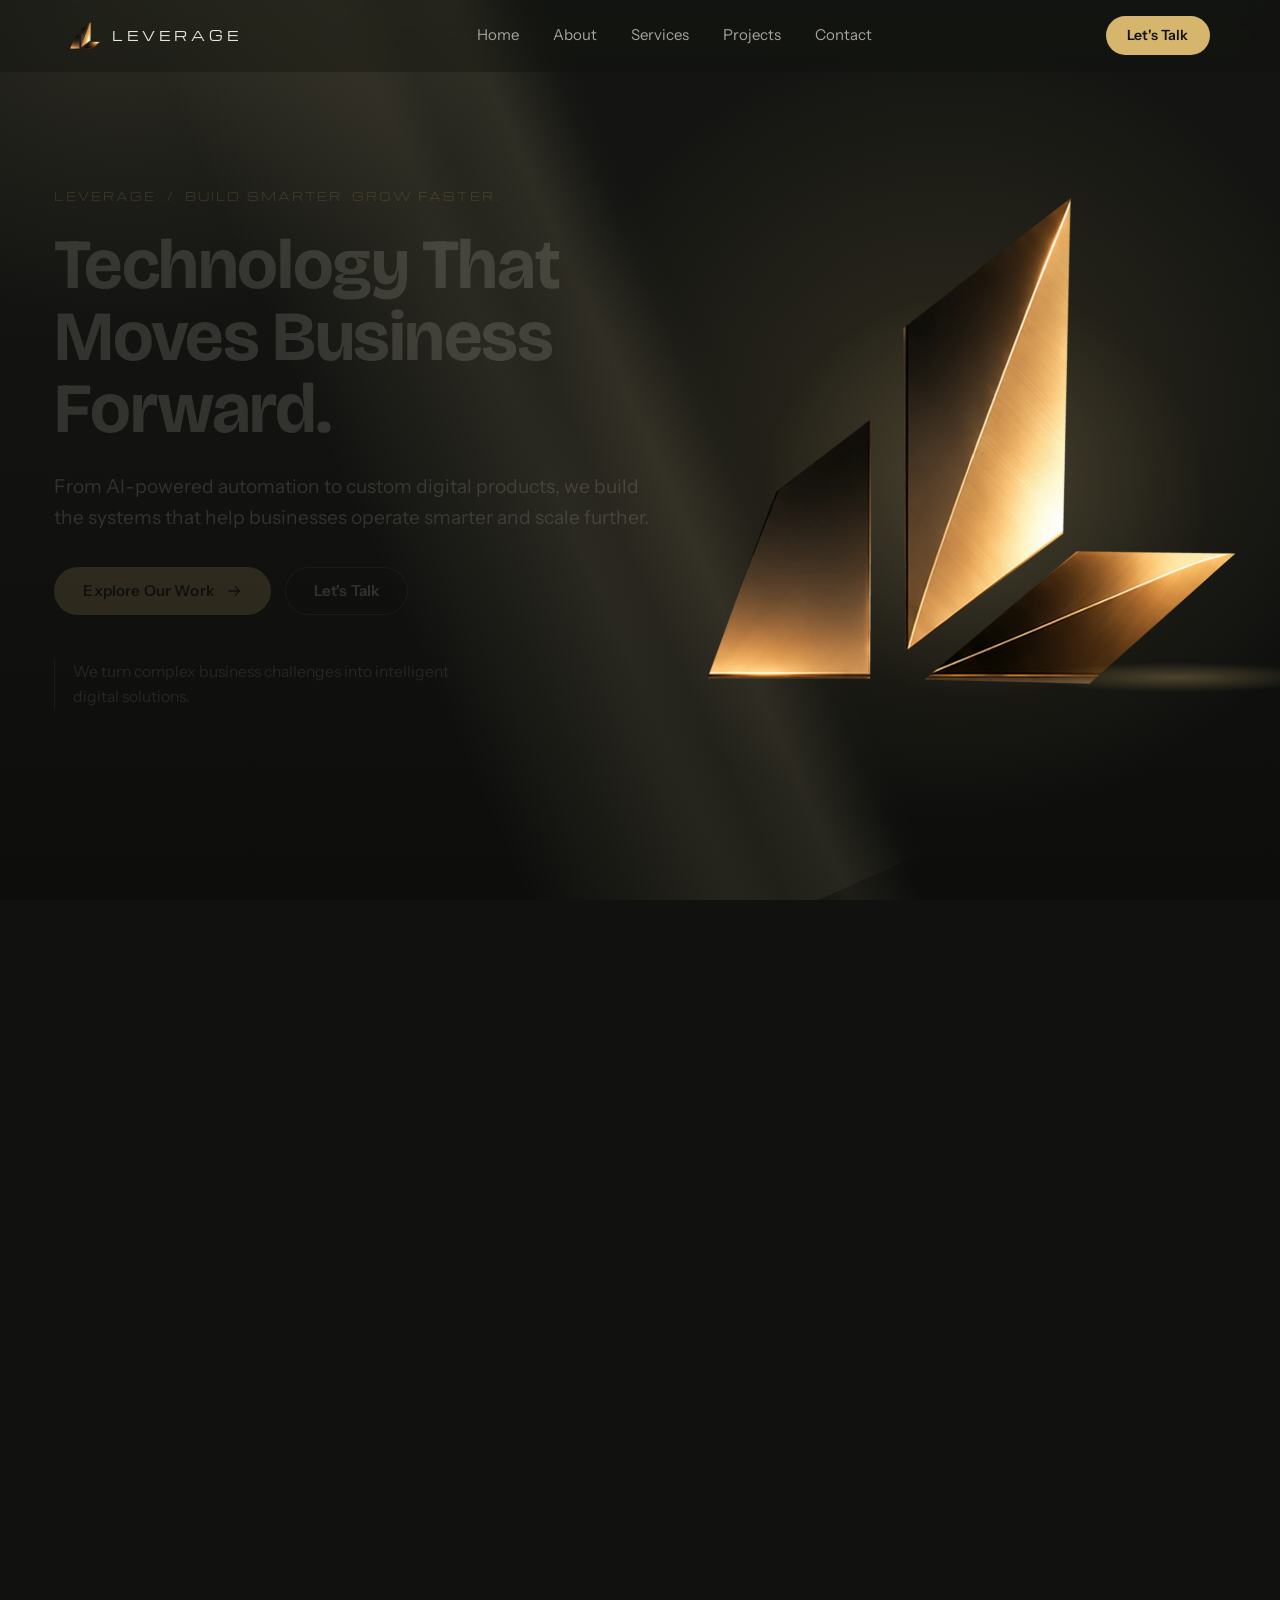
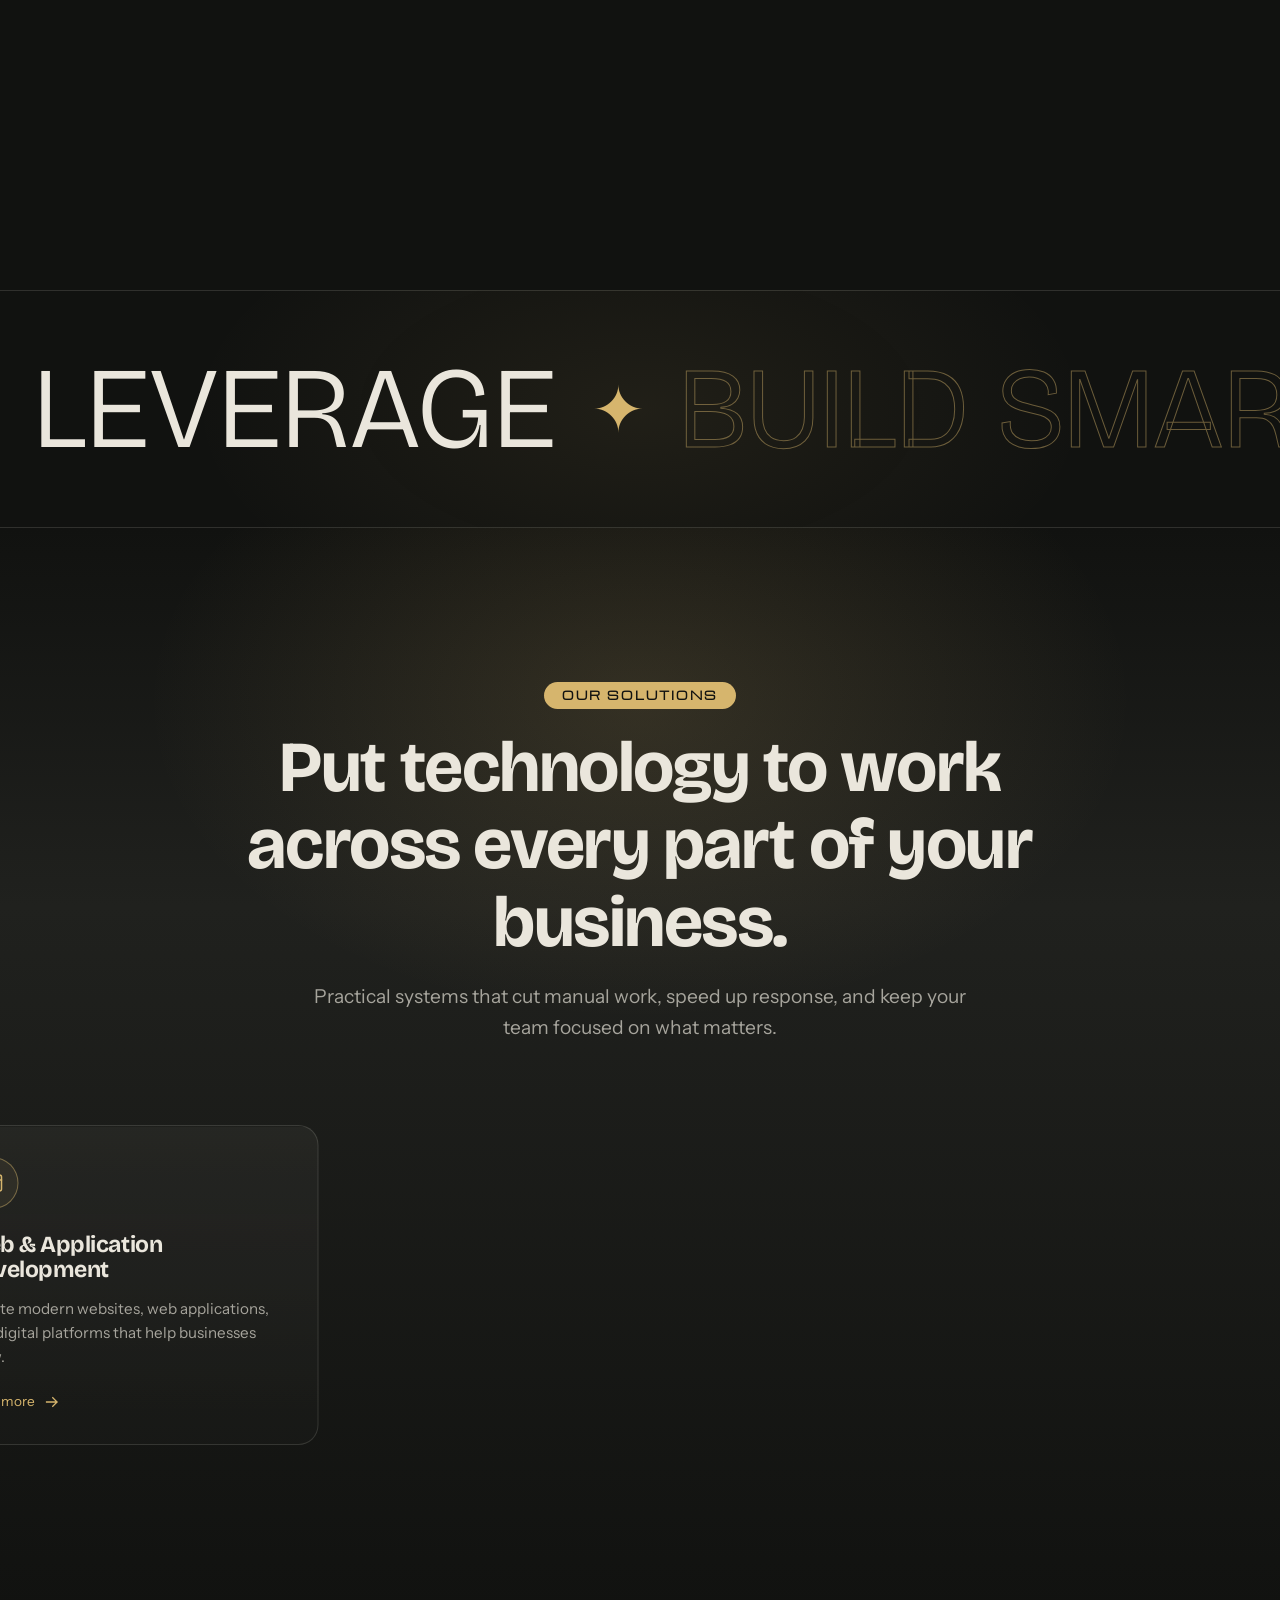
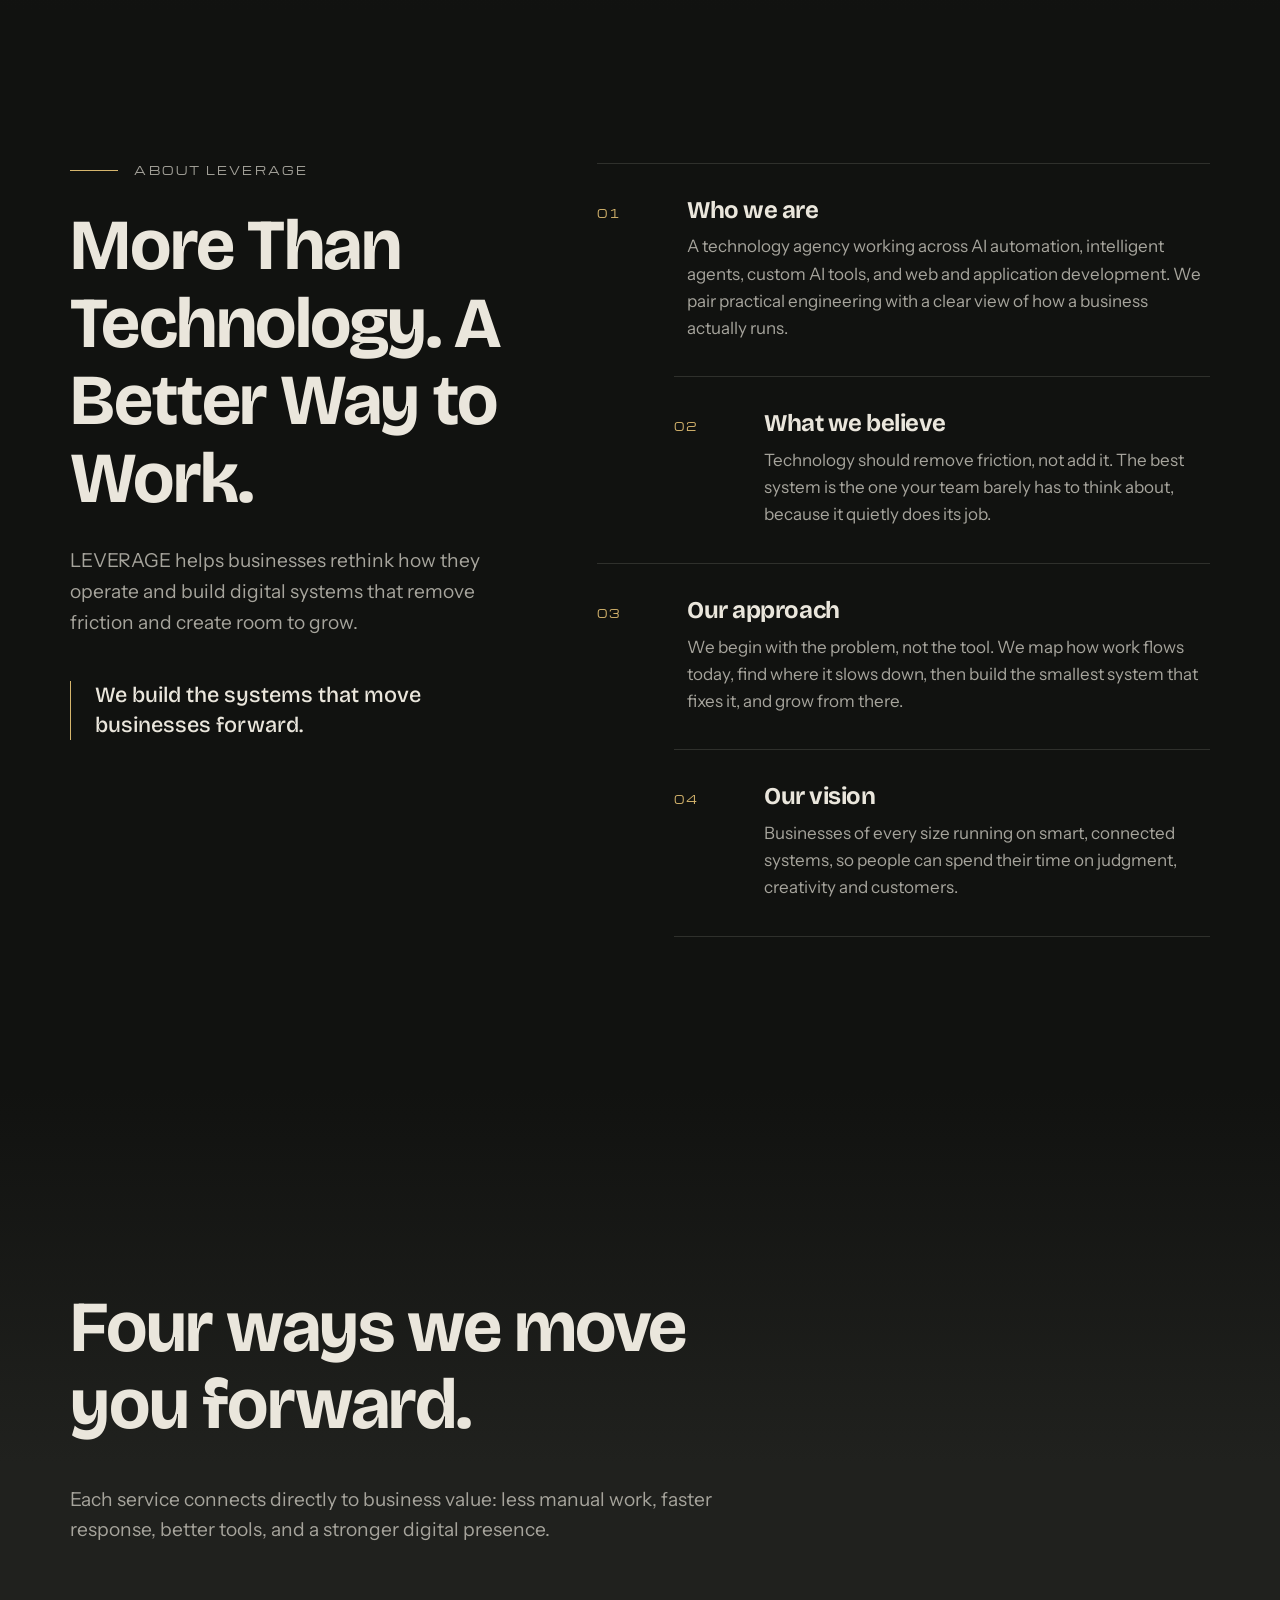
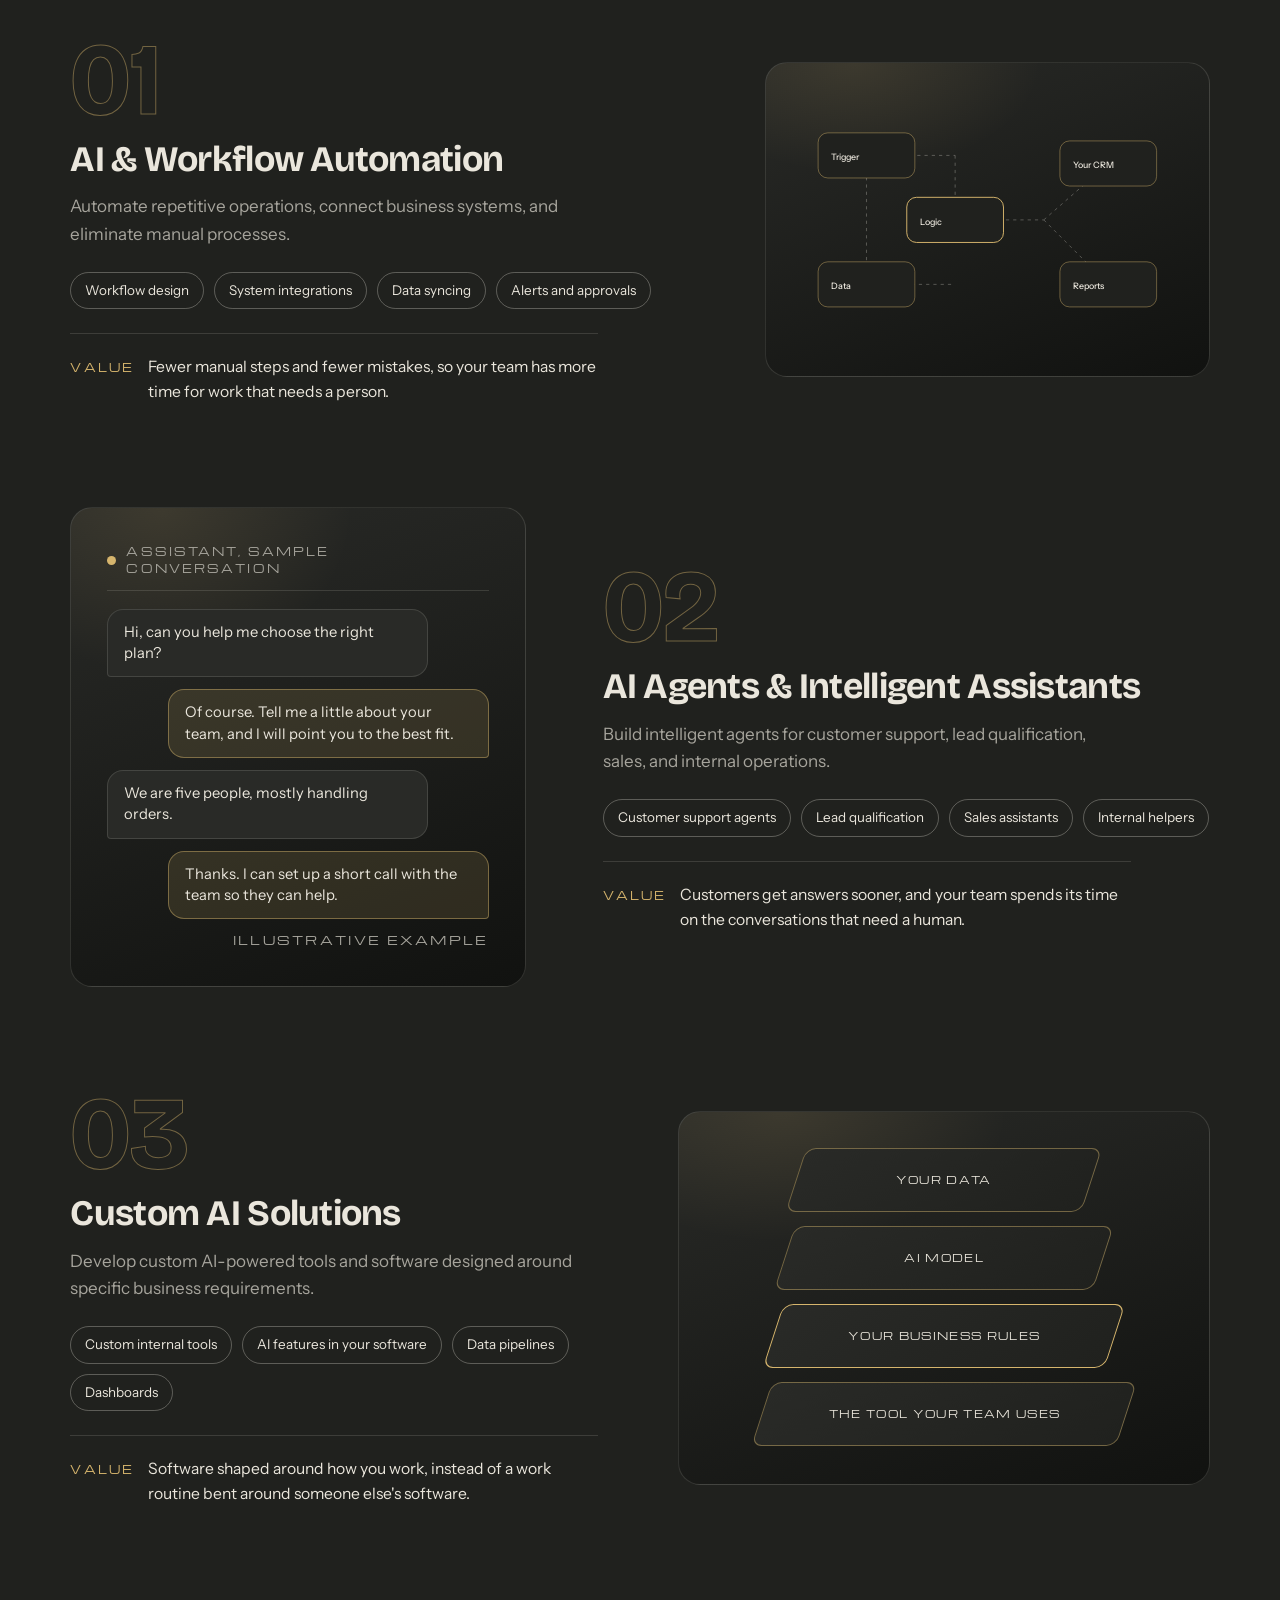
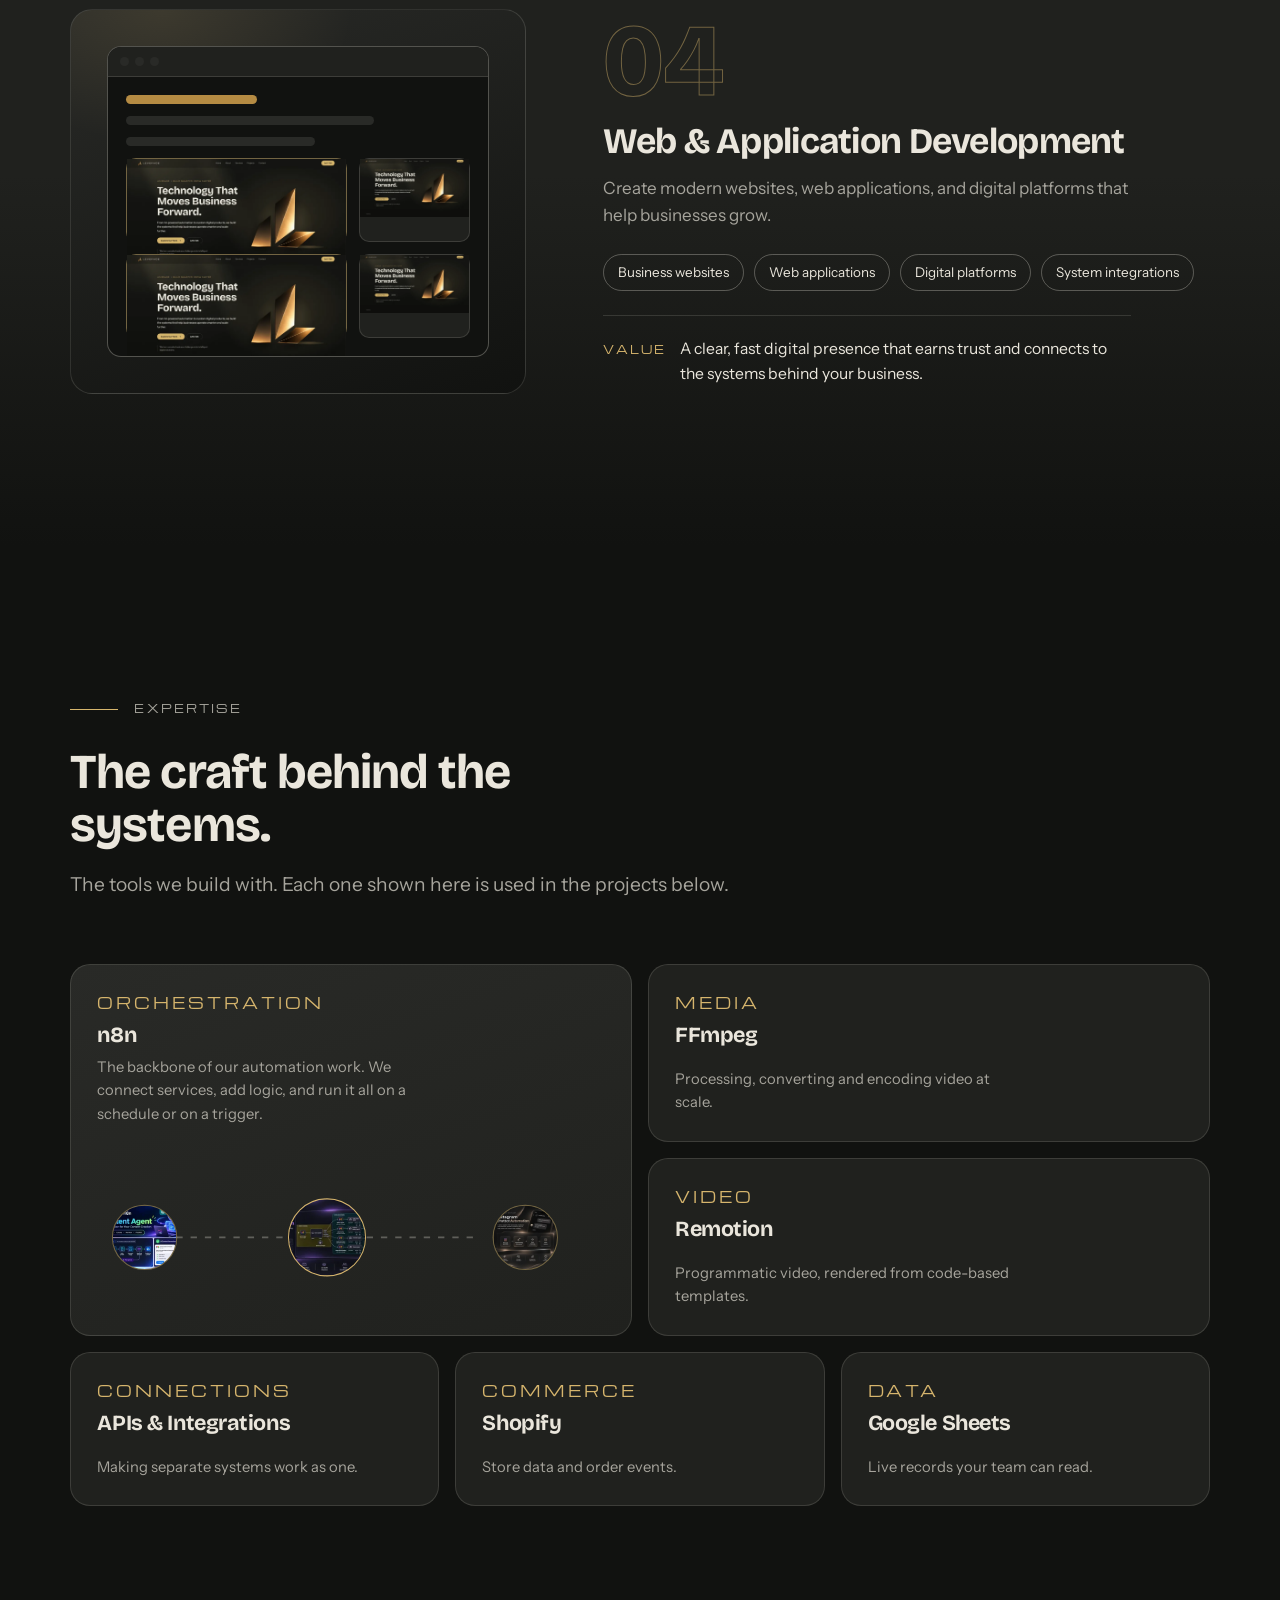
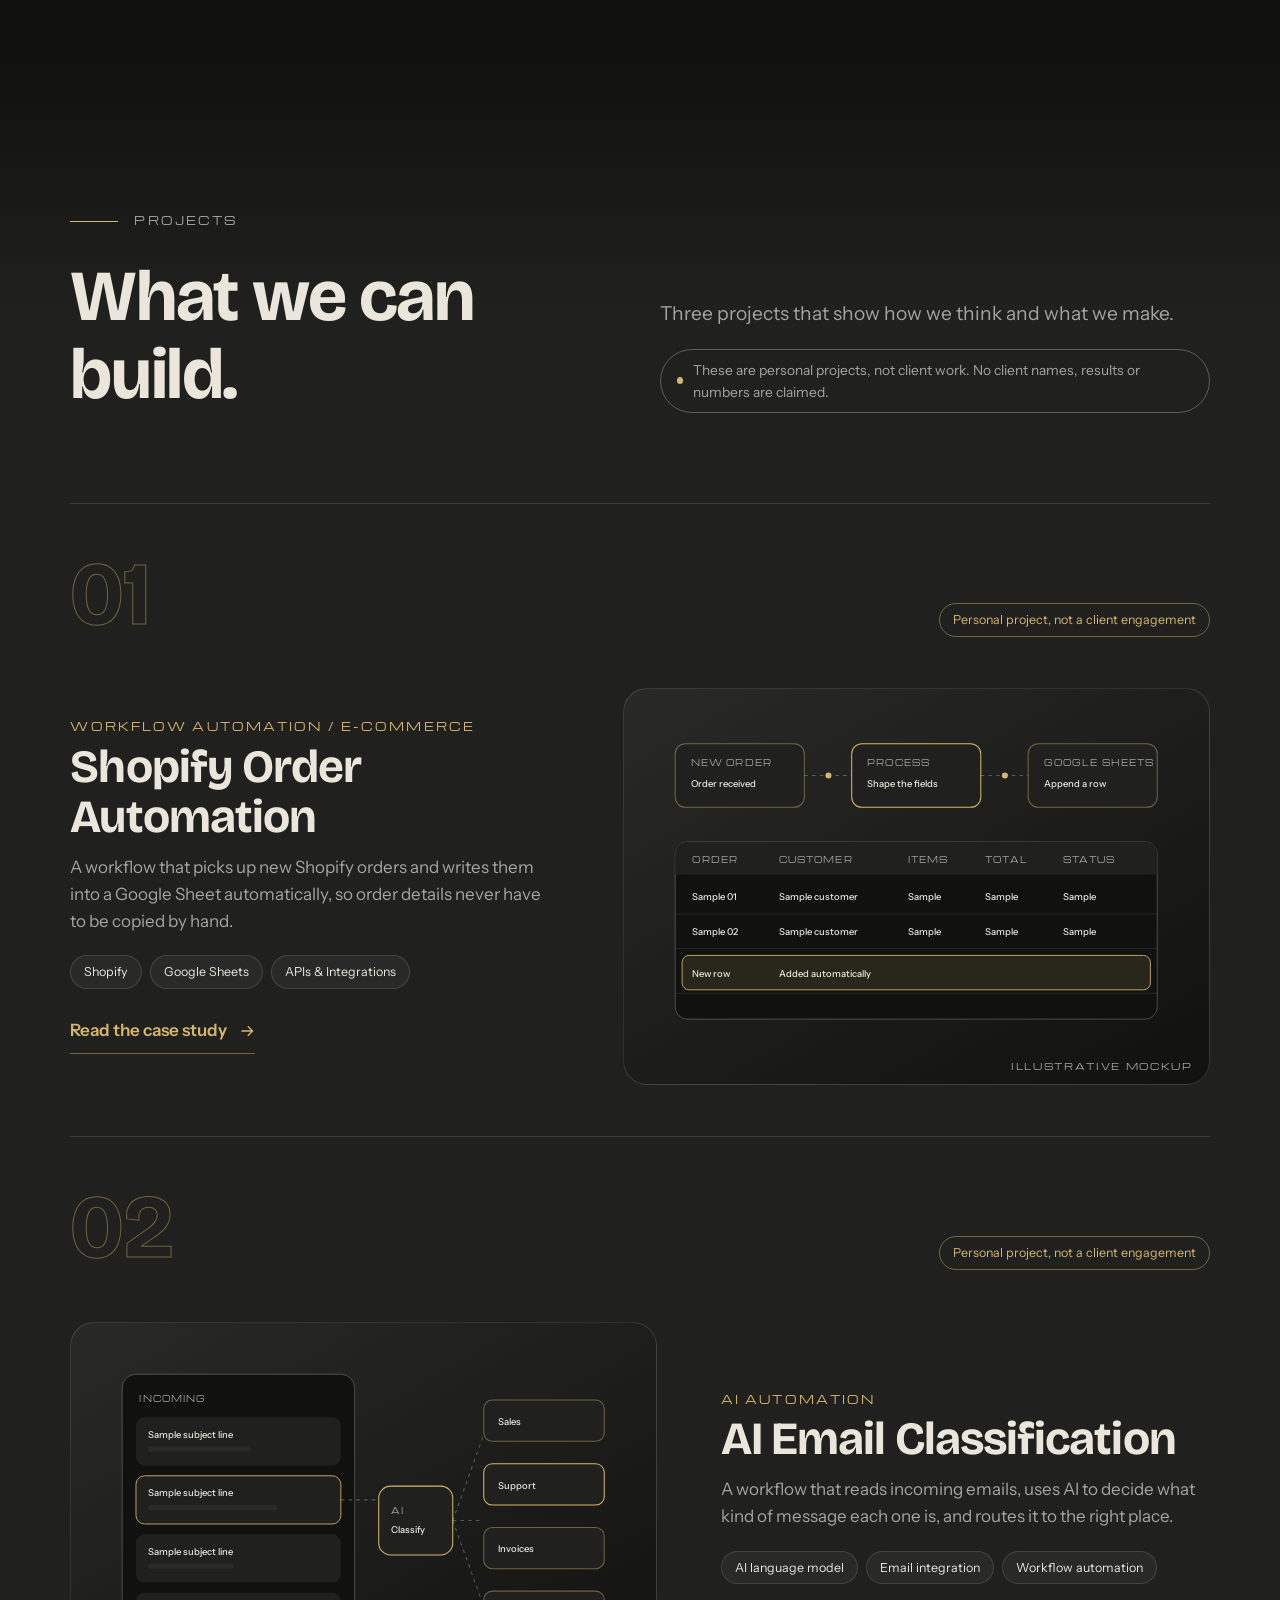
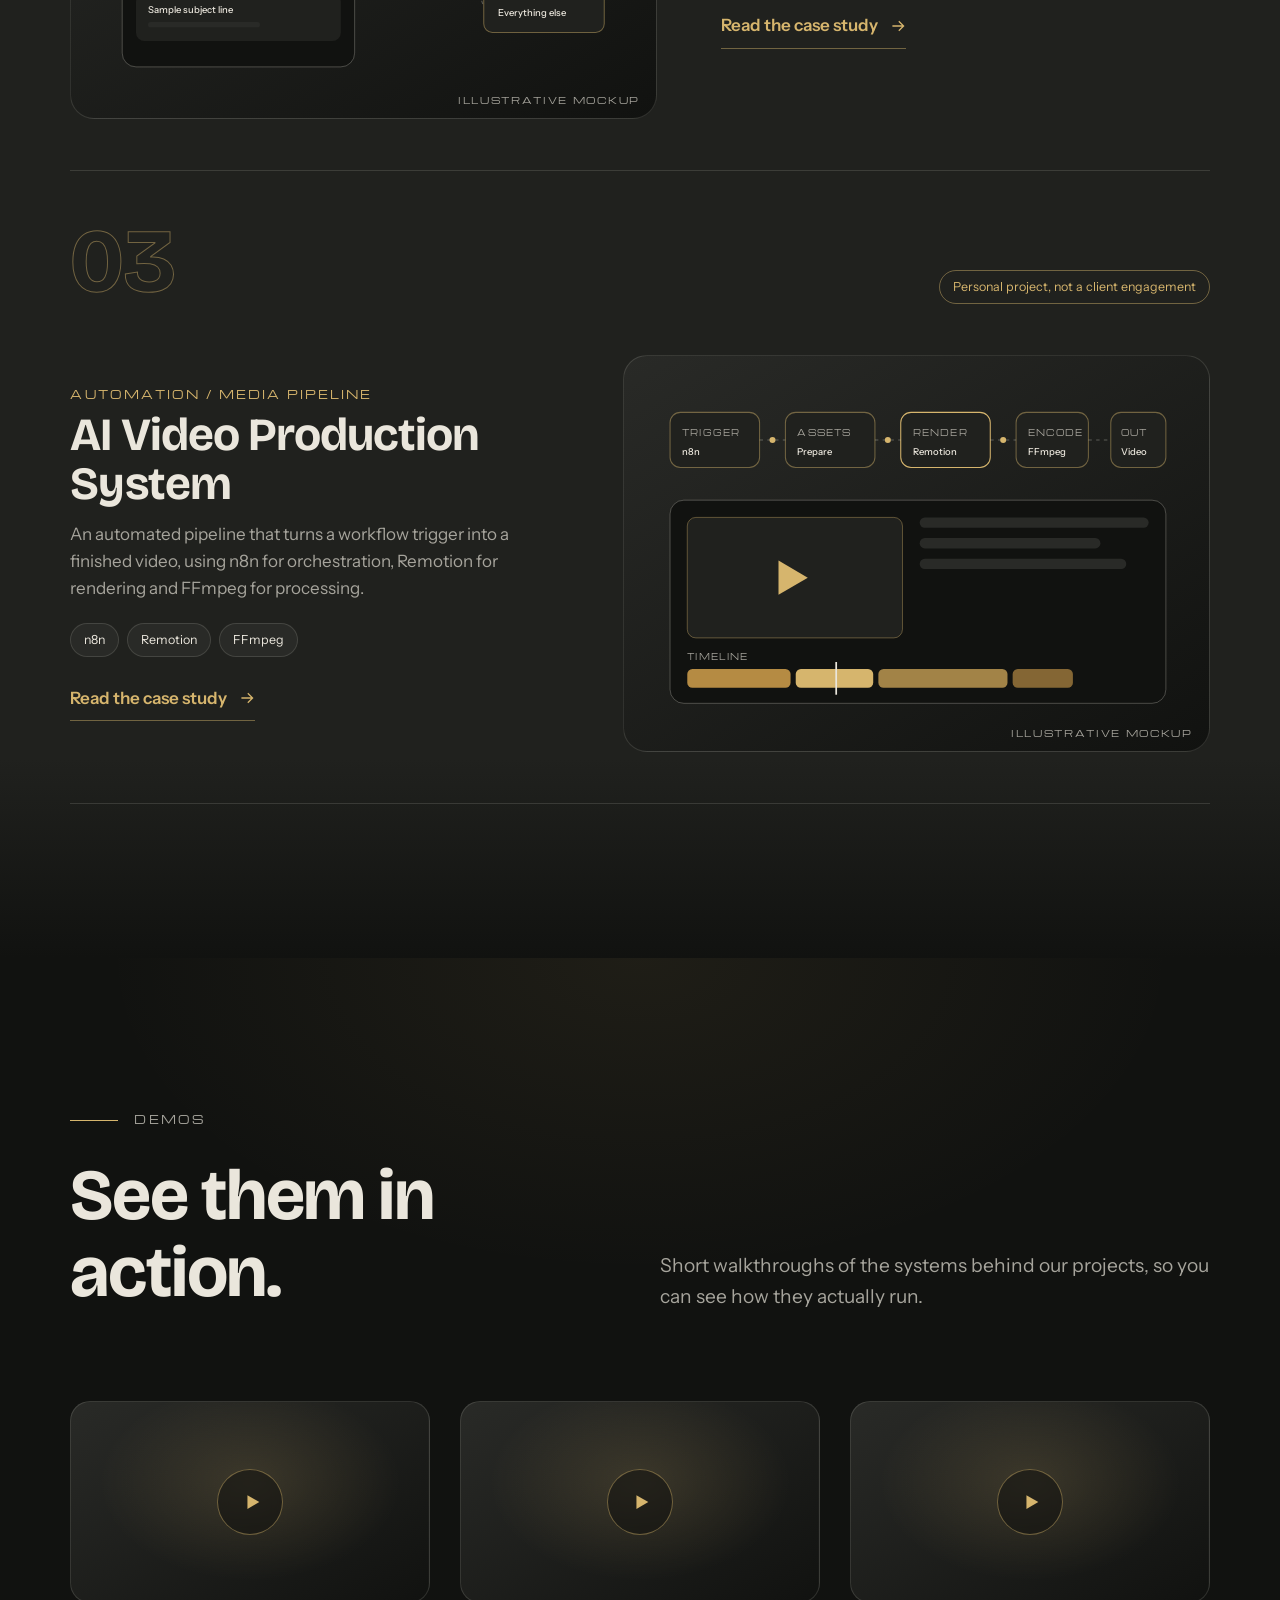
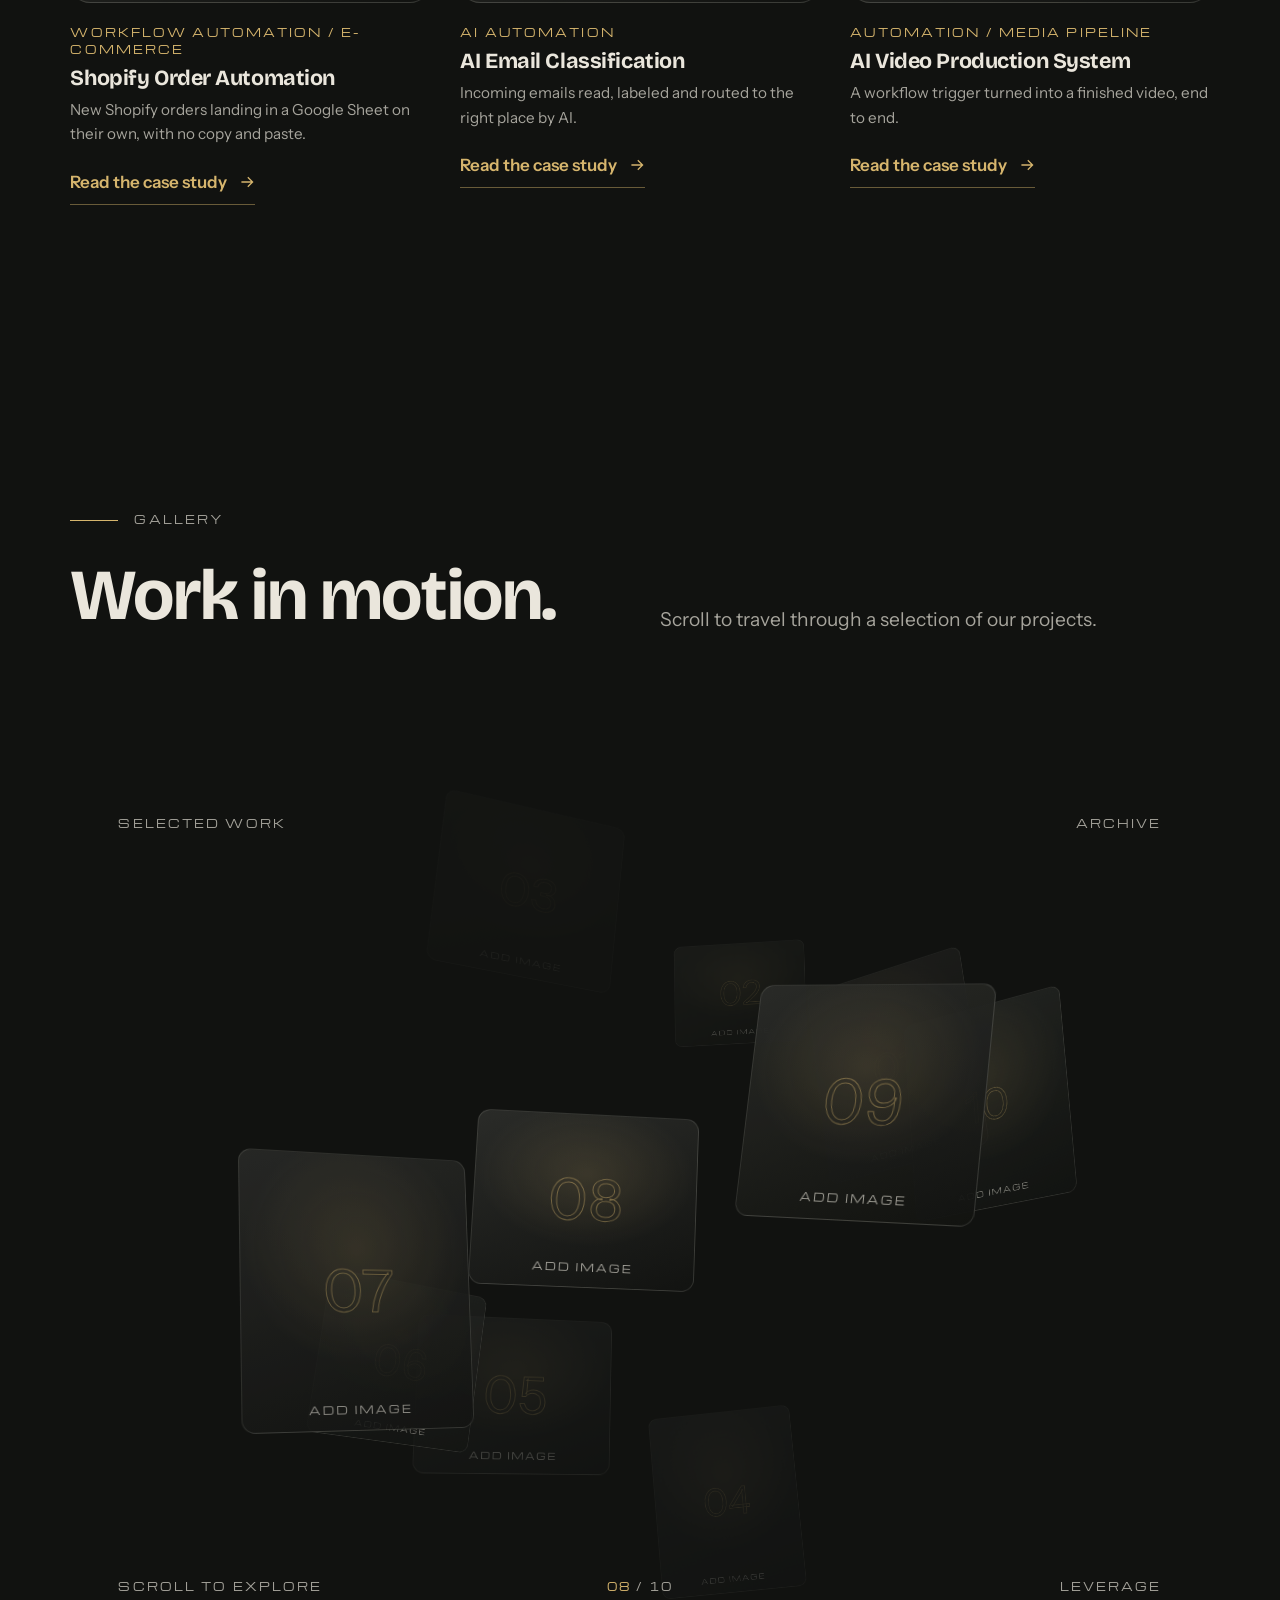
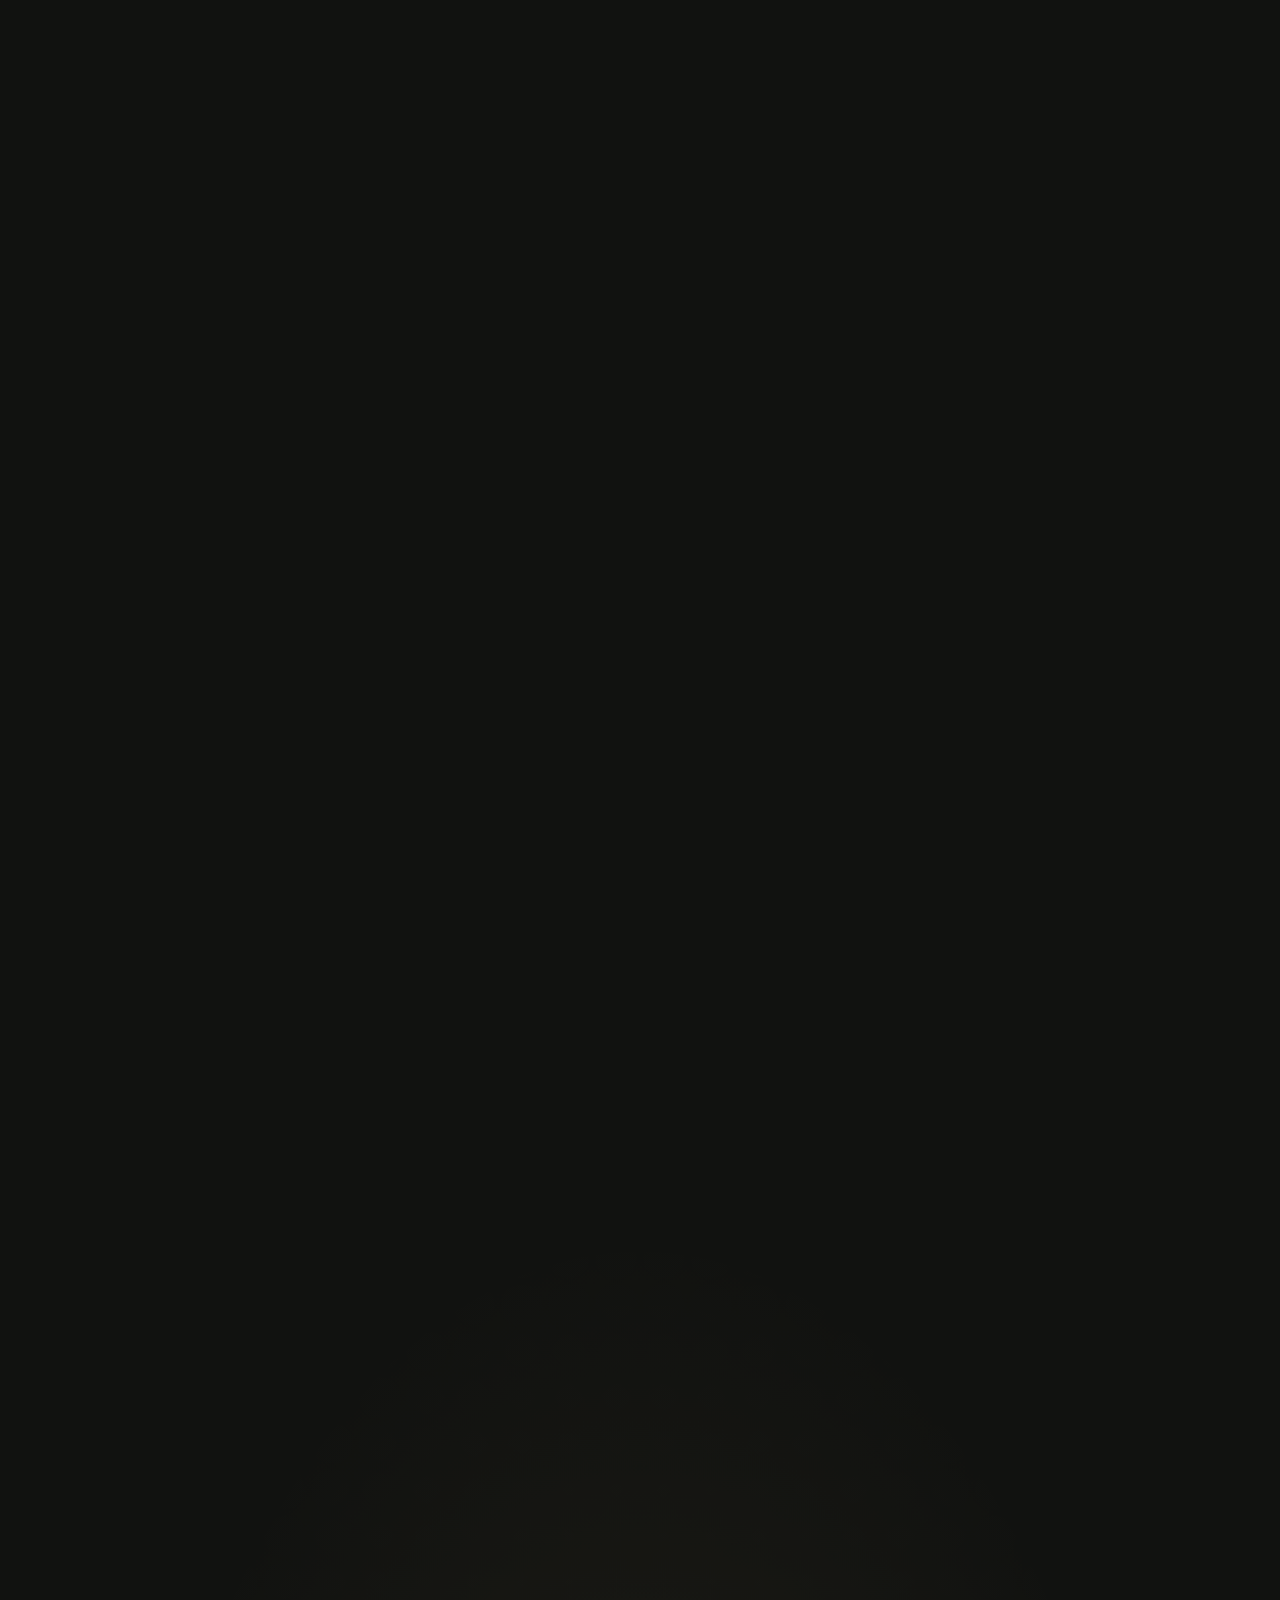
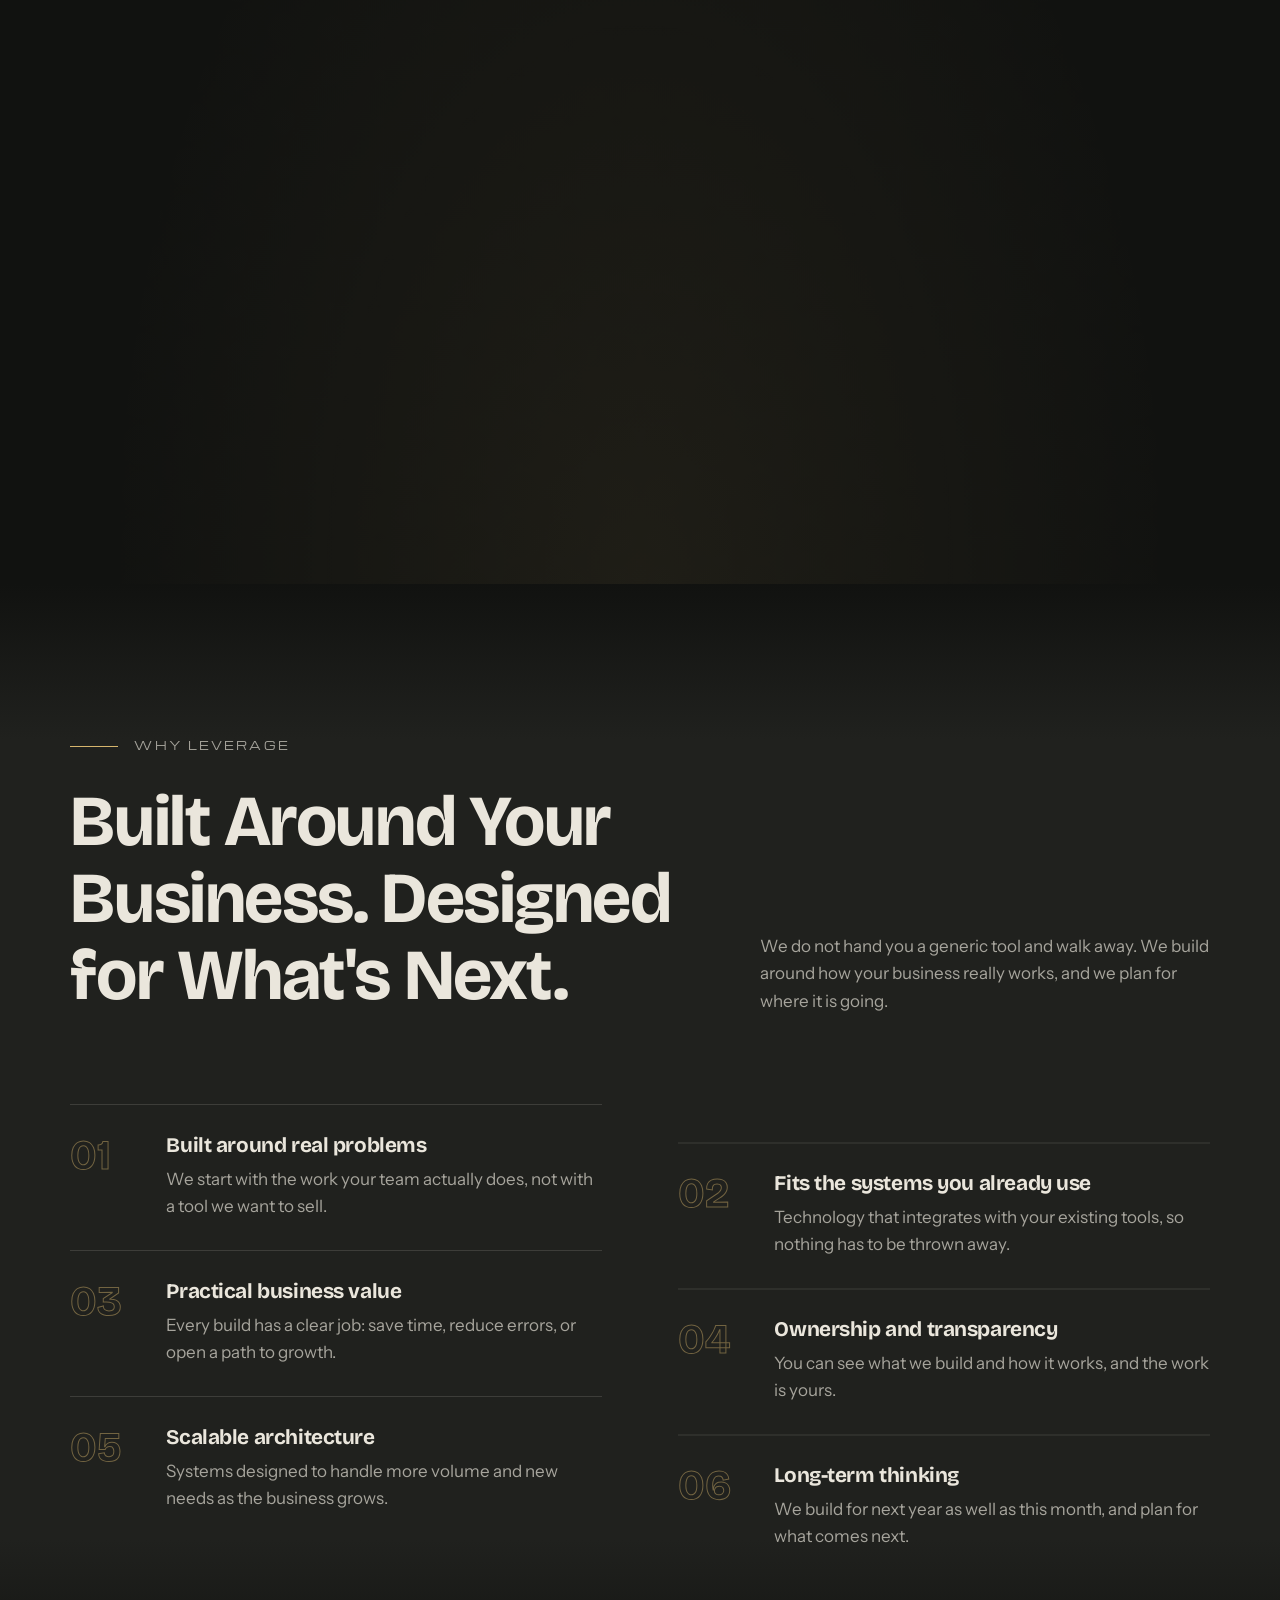
==== commit 0c6c6abe: "Add files via upload" ====
--- a/index.html
+++ b/index.html
@@ -85,6 +85,42 @@
       <div class="cue label" aria-hidden="true"><i></i>Scroll</div>
     </header>
     </div>
+
+    <div class="mq" aria-hidden="true"><div class="mq-track"><span>LEVERAGE</span><i>✦</i><span class="o">BUILD SMARTER</span><i>✦</i><span>GROW FASTER</span><i>✦</i><span>LEVERAGE</span><i>✦</i><span class="o">BUILD SMARTER</span><i>✦</i><span>GROW FASTER</span><i>✦</i><span>LEVERAGE</span><i>✦</i><span class="o">BUILD SMARTER</span><i>✦</i><span>GROW FASTER</span><i>✦</i><span>LEVERAGE</span><i>✦</i><span class="o">BUILD SMARTER</span><i>✦</i><span>GROW FASTER</span><i>✦</i></div></div>
+
+    <section class="sec solutions" id="solutions" aria-labelledby="sol-h">
+      <div class="wrap sol-head">
+        <span class="pill reveal">Our Solutions</span>
+        <h2 id="sol-h" class="h-xl reveal d1">Put technology to work across every part of your business.</h2>
+        <p class="lede reveal d2">Practical systems that cut manual work, speed up response, and keep your team focused on what matters.</p>
+      </div>
+      <div class="sol-rail"><div class="sol-row" id="solRow">
+          <a class="sol-card" href="#services">
+            <span class="sol-ico" aria-hidden="true"><svg viewBox="0 0 24 24" fill="none" stroke="currentColor" stroke-width="1.5" stroke-linecap="round" stroke-linejoin="round"><circle cx="6" cy="6" r="2.2"/><circle cx="18" cy="12" r="2.2"/><circle cx="6" cy="18" r="2.2"/><path d="M8.2 6H12a3 3 0 0 1 3 3v1M8.2 18H12a3 3 0 0 0 3-3v-1"/></svg></span>
+            <h3>AI &amp; Workflow Automation</h3>
+            <p>Automate repetitive operations, connect business systems, and eliminate manual processes.</p>
+            <span class="sol-more">Read more <svg viewBox="0 0 20 20" fill="none" stroke="currentColor" stroke-width="1.6" aria-hidden="true"><path d="M3 10h13M11 4l6 6-6 6"/></svg></span>
+          </a>
+          <a class="sol-card" href="#services">
+            <span class="sol-ico" aria-hidden="true"><svg viewBox="0 0 24 24" fill="none" stroke="currentColor" stroke-width="1.5" stroke-linecap="round" stroke-linejoin="round"><path d="M4 5h16v11H9l-5 4z"/></svg></span>
+            <h3>AI Agents &amp; Intelligent Assistants</h3>
+            <p>Build intelligent agents for customer support, lead qualification, sales, and internal operations.</p>
+            <span class="sol-more">Read more <svg viewBox="0 0 20 20" fill="none" stroke="currentColor" stroke-width="1.6" aria-hidden="true"><path d="M3 10h13M11 4l6 6-6 6"/></svg></span>
+          </a>
+          <a class="sol-card" href="#services">
+            <span class="sol-ico" aria-hidden="true"><svg viewBox="0 0 24 24" fill="none" stroke="currentColor" stroke-width="1.5" stroke-linecap="round" stroke-linejoin="round"><path d="M8 7l-5 5 5 5M16 7l5 5-5 5M14 4l-4 16"/></svg></span>
+            <h3>Custom AI Solutions</h3>
+            <p>Develop custom AI-powered tools and software designed around specific business requirements.</p>
+            <span class="sol-more">Read more <svg viewBox="0 0 20 20" fill="none" stroke="currentColor" stroke-width="1.6" aria-hidden="true"><path d="M3 10h13M11 4l6 6-6 6"/></svg></span>
+          </a>
+          <a class="sol-card" href="#services">
+            <span class="sol-ico" aria-hidden="true"><svg viewBox="0 0 24 24" fill="none" stroke="currentColor" stroke-width="1.5" stroke-linecap="round" stroke-linejoin="round"><rect x="3" y="4" width="18" height="16" rx="2"/><path d="M3 9h18M9 9v11"/></svg></span>
+            <h3>Web &amp; Application Development</h3>
+            <p>Create modern websites, web applications, and digital platforms that help businesses grow.</p>
+            <span class="sol-more">Read more <svg viewBox="0 0 20 20" fill="none" stroke="currentColor" stroke-width="1.6" aria-hidden="true"><path d="M3 10h13M11 4l6 6-6 6"/></svg></span>
+          </a>
+      </div></div>
+    </section>
 
     <section class="sec" id="about" aria-labelledby="about-h">
       <div class="wrap about-grid">
@@ -620,6 +656,63 @@
       </div>
     </section>
 
+    <section class="sec spiral" id="gallery" aria-labelledby="sp-h">
+      <div class="wrap">
+        <div class="proj-intro">
+          <div>
+            <p class="eyebrow label reveal">Gallery</p>
+            <h2 id="sp-h" class="h-xl reveal d1">Work in motion.</h2>
+          </div>
+          <div class="reveal d2">
+            <p class="lede">Scroll to travel through a selection of our projects.</p>
+          </div>
+        </div>
+      </div>
+      <!-- GALLERY: 10 empty slots. For each figure.sp-card set data-src to your image, e.g. data-src="assets/img/gallery/01.jpg"
+           and data-alt to a short description. Empty data-src keeps the numbered placeholder. Tip: use ~900px wide .webp/.jpg files. -->
+      <div class="sp-track">
+        <div class="sp-stage">
+          <p class="sp-corner sp-tl label">Selected Work</p>
+          <p class="sp-corner sp-tr label">Archive</p>
+          <div class="sp-world">
+          <figure class="sp-card" data-src="" data-alt="" style="--ar:4/5">
+            <div class="sp-img"><span class="sp-num" aria-hidden="true">01</span><span class="sp-add label" aria-hidden="true">Add image</span></div>
+          </figure>
+          <figure class="sp-card" data-src="" data-alt="" style="--ar:5/4">
+            <div class="sp-img"><span class="sp-num" aria-hidden="true">02</span><span class="sp-add label" aria-hidden="true">Add image</span></div>
+          </figure>
+          <figure class="sp-card" data-src="" data-alt="" style="--ar:1/1">
+            <div class="sp-img"><span class="sp-num" aria-hidden="true">03</span><span class="sp-add label" aria-hidden="true">Add image</span></div>
+          </figure>
+          <figure class="sp-card" data-src="" data-alt="" style="--ar:4/5">
+            <div class="sp-img"><span class="sp-num" aria-hidden="true">04</span><span class="sp-add label" aria-hidden="true">Add image</span></div>
+          </figure>
+          <figure class="sp-card" data-src="" data-alt="" style="--ar:5/4">
+            <div class="sp-img"><span class="sp-num" aria-hidden="true">05</span><span class="sp-add label" aria-hidden="true">Add image</span></div>
+          </figure>
+          <figure class="sp-card" data-src="" data-alt="" style="--ar:1/1">
+            <div class="sp-img"><span class="sp-num" aria-hidden="true">06</span><span class="sp-add label" aria-hidden="true">Add image</span></div>
+          </figure>
+          <figure class="sp-card" data-src="" data-alt="" style="--ar:4/5">
+            <div class="sp-img"><span class="sp-num" aria-hidden="true">07</span><span class="sp-add label" aria-hidden="true">Add image</span></div>
+          </figure>
+          <figure class="sp-card" data-src="" data-alt="" style="--ar:5/4">
+            <div class="sp-img"><span class="sp-num" aria-hidden="true">08</span><span class="sp-add label" aria-hidden="true">Add image</span></div>
+          </figure>
+          <figure class="sp-card" data-src="" data-alt="" style="--ar:1/1">
+            <div class="sp-img"><span class="sp-num" aria-hidden="true">09</span><span class="sp-add label" aria-hidden="true">Add image</span></div>
+          </figure>
+          <figure class="sp-card" data-src="" data-alt="" style="--ar:4/5">
+            <div class="sp-img"><span class="sp-num" aria-hidden="true">10</span><span class="sp-add label" aria-hidden="true">Add image</span></div>
+          </figure>
+          </div>
+          <p class="sp-corner sp-bl label">Scroll to explore</p>
+          <p class="sp-count label"><b>01</b> / 10</p>
+          <p class="sp-corner sp-br label">LEVERAGE</p>
+        </div>
+      </div>
+    </section>
+
     <section class="sec why" id="why" aria-labelledby="why-h">
       <div class="wrap">
         <div class="why-top">
@@ -795,6 +888,8 @@
   <script src="assets/js/site.js"></script>
   <script src="assets/js/hero.js"></script>
   <script src="assets/js/videos.js"></script>
+  <script src="assets/js/spiral.js"></script>
+  <script src="assets/js/solutions.js"></script>
   <script>document.getElementById("yr").textContent = new Date().getFullYear()</script>
 </body>
 
--- a/assets/css/site.css
+++ b/assets/css/site.css
@@ -426,3 +426,59 @@
 .vid figcaption>p:not(.label){color:var(--text-2);font-size:.95rem;max-width:42ch}
 .vid .link-arrow{margin-top:6px}
 @media (max-width:900px){.vid-grid{grid-template-columns:1fr}}
+
+/* ---------- SPIRAL GALLERY (scroll-driven helix of cards; behavior in assets/js/spiral.js) ---------- */
+.spiral{background:radial-gradient(ellipse 60% 40% at 50% 100%,rgba(214,181,109,.07),rgba(214,181,109,0) 70%),var(--obsidian);padding-bottom:0}
+.sp-track{position:relative;height:340vh;margin-top:clamp(24px,4vw,56px)}
+.sp-stage{position:sticky;top:0;height:100vh;height:100svh;overflow:hidden}
+.sp-world{position:absolute;inset:0}
+.sp-card{position:absolute;left:50%;top:50%;width:clamp(130px,19vw,290px);margin:0;opacity:0;will-change:transform,opacity}
+.sp-img{position:relative;aspect-ratio:var(--ar,4/5);border:1px solid var(--hair);border-radius:14px;overflow:hidden;background:radial-gradient(ellipse 70% 60% at 50% 35%,rgba(214,181,109,.14),rgba(214,181,109,0) 70%),linear-gradient(160deg,var(--charcoal),var(--obsidian))}
+.sp-img img{position:absolute;inset:0;width:100%;height:100%;object-fit:cover}
+.sp-num{position:absolute;inset:0;display:grid;place-items:center;font-size:clamp(2.2rem,5vw,4rem);line-height:1;color:transparent;-webkit-text-stroke:1px var(--gold-line)}
+.sp-add{position:absolute;left:0;right:0;bottom:12px;text-align:center;color:var(--text-2)}
+.has-img .sp-num,.has-img .sp-add{display:none}
+.sp-corner,.sp-count{position:absolute;z-index:300;margin:0;color:var(--text-2)}
+.sp-tl{top:92px;left:clamp(18px,4vw,48px)}
+.sp-tr{top:92px;right:clamp(18px,4vw,48px)}
+.sp-bl{bottom:28px;left:clamp(18px,4vw,48px)}
+.sp-br{bottom:28px;right:clamp(18px,4vw,48px)}
+.sp-count{bottom:28px;left:50%;transform:translateX(-50%)}
+.sp-count b{color:var(--gold);font-weight:500}
+@media (prefers-reduced-motion:reduce){
+  .sp-track{height:auto}
+  .sp-stage{position:relative;height:auto;overflow:visible;padding:0 clamp(18px,4vw,48px) 56px}
+  .sp-world{position:static;display:grid;grid-template-columns:repeat(auto-fill,minmax(150px,1fr));gap:16px}
+  .sp-card{position:static;width:auto;opacity:1!important;transform:none!important}
+  .sp-corner,.sp-count{display:none}
+}
+
+/* ---------- MARQUEE + SOLUTIONS (scroll-linked card rail; behavior in assets/js/solutions.js) ---------- */
+.mq{overflow:hidden;padding:clamp(26px,4.5vw,60px) 0;border-block:1px solid var(--hair);background:radial-gradient(ellipse 50% 140% at 50% 50%,rgba(214,181,109,.08),rgba(214,181,109,0) 70%),var(--obsidian)}
+.mq-track{display:flex;align-items:center;width:max-content;animation:mqmove 46s linear infinite}
+.mq.off .mq-track{animation-play-state:paused}
+.mq span{font-family:var(--head);font-weight:300;font-size:clamp(3rem,9vw,8.5rem);line-height:1.05;letter-spacing:.02em;color:var(--ivory);padding:0 .3em;white-space:nowrap}
+.mq span.o{color:transparent;-webkit-text-stroke:1px var(--gold-line)}
+.mq i{font-style:normal;color:var(--gold);font-size:clamp(1.8rem,5vw,4.6rem);line-height:1}
+@keyframes mqmove{to{transform:translate3d(-25%,0,0)}}
+.solutions{background:radial-gradient(ellipse 55% 42% at 50% 16%,rgba(214,181,109,.15),rgba(214,181,109,0) 70%),linear-gradient(180deg,var(--obsidian),var(--graphite) 35%,var(--obsidian))}
+.sol-head{display:grid;justify-items:center;text-align:center;gap:20px;margin-bottom:clamp(40px,6vw,80px)}
+.sol-head h2{max-width:20ch}
+.sol-head .lede{max-width:52ch}
+.pill{display:inline-block;padding:8px 18px;border-radius:999px;background:var(--gold);color:var(--obsidian);font:600 .7rem/1 var(--label);letter-spacing:.18em;text-transform:uppercase}
+.sol-rail{overflow:hidden;padding:6px 0 10px;margin-inline:calc(var(--gutter)*-1)}
+.sol-row{display:flex;gap:clamp(14px,1.6vw,22px);width:max-content;padding:0 var(--gutter);will-change:transform}
+.sol-card{flex:0 0 clamp(270px,30vw,440px);display:flex;flex-direction:column;gap:14px;padding:clamp(22px,2.4vw,34px);border:1px solid var(--hair);border-radius:20px;background:linear-gradient(180deg,rgba(234,230,220,.05),rgba(234,230,220,.015));text-decoration:none;color:inherit;transition:transform .5s var(--ease),border-color .4s var(--ease-soft)}
+.sol-card:hover{transform:translateY(-5px);border-color:var(--gold-line)}
+.sol-ico{width:52px;height:52px;border-radius:50%;border:1px solid var(--gold-line);display:grid;place-items:center;color:var(--gold);background:rgba(214,181,109,.07);margin-bottom:10px}
+.sol-ico svg{width:24px;height:24px}
+.sol-card h3{font-size:clamp(1.2rem,1.8vw,1.5rem)}
+.sol-card p{color:var(--text-2);font-size:.95rem;flex:1}
+.sol-more{display:inline-flex;align-items:center;gap:8px;font-size:.85rem;color:var(--gold);margin-top:8px}
+.sol-more svg{width:16px;height:16px;transition:transform .4s var(--ease)}
+.sol-card:hover .sol-more svg{transform:translateX(4px)}
+@media (prefers-reduced-motion:reduce){
+  .mq-track{animation:none}
+  .sol-rail{overflow-x:auto}
+  .sol-row{transform:none!important}
+}
